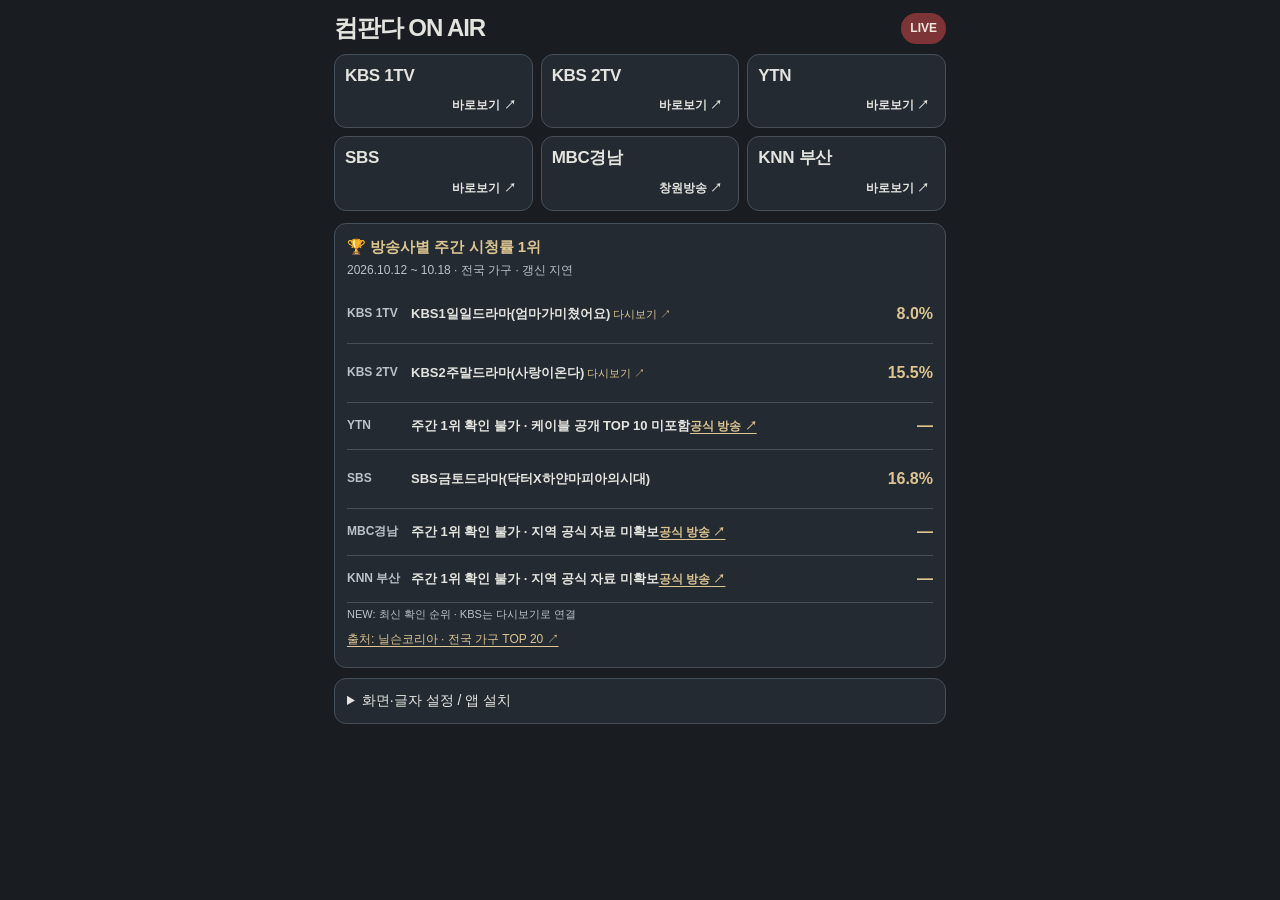
==== index.html @ 319e9a0f "Open the matching KBS ranked show's official replay instead of live onair" ====
<!doctype html>
<html lang="ko">
<head>
  <meta charset="utf-8">
  <meta name="viewport" content="width=device-width,initial-scale=1,maximum-scale=5,viewport-fit=cover">
  <meta name="theme-color" content="#0e1116">
  <meta name="apple-mobile-web-app-capable" content="yes">
  <meta name="apple-mobile-web-app-status-bar-style" content="black-translucent">
  <meta name="apple-mobile-web-app-title" content="컴판다 온에어">
  <meta name="format-detection" content="telephone=no">
  <link rel="apple-touch-icon" href="./icon-180.png">
  <link rel="manifest" href="./manifest.webmanifest">
  <title>컴판다 온에어</title>
  <style>
    :root{color-scheme:dark;--bg:#0e1116;--card:#171c24;--line:#29313d;--txt:#f5f7fa;--muted:#9da8b6;--accent:#e53935;--safe-t:env(safe-area-inset-top,0px);--safe-r:env(safe-area-inset-right,0px);--safe-b:env(safe-area-inset-bottom,0px);--safe-l:env(safe-area-inset-left,0px);--page-x:clamp(10px,3.6vw,22px);--gap:clamp(8px,2.6vw,14px);--radius:clamp(14px,4vw,20px)}
    *{box-sizing:border-box;-webkit-tap-highlight-color:transparent}
    html{background:var(--bg);text-size-adjust:100%;-webkit-text-size-adjust:100%}
    html,body{margin:0;color:var(--txt);font-family:-apple-system,BlinkMacSystemFont,"Segoe UI",Roboto,"Noto Sans KR",sans-serif}
    body{min-width:280px;min-height:100vh;min-height:100svh;min-height:100dvh;background:var(--bg);padding:var(--safe-t) var(--safe-r) var(--safe-b) var(--safe-l);overscroll-behavior-y:none}
    button,a{touch-action:manipulation}.wrap{width:100%;max-width:980px;margin:0 auto;padding:clamp(12px,3vh,22px) var(--page-x) max(18px,var(--safe-b))}
    .top{display:flex;align-items:center;justify-content:space-between;gap:10px;margin:0 0 clamp(9px,2vh,15px)}
    h1{font-size:clamp(19px,5.8vw,27px);line-height:1.15;letter-spacing:-.045em;margin:0;white-space:nowrap}.live{flex:0 0 auto;font-size:clamp(10px,2.8vw,12px);font-weight:900;padding:6px 9px;border-radius:999px;background:var(--accent)}
    .desc{color:var(--muted);font-size:clamp(12px,3.4vw,14px);line-height:1.48;margin:0 0 clamp(10px,2vh,14px)}
    .install{width:100%;min-height:48px;border:1px solid var(--line);background:#202734;color:white;border-radius:14px;padding:11px 14px;font-size:clamp(14px,4vw,16px);font-weight:800;margin-bottom:clamp(10px,2vh,15px)}
    .ios{display:none;background:#141922;border:1px solid var(--line);border-radius:14px;padding:12px 14px;color:#d8dee8;font-size:14px;line-height:1.5;margin-bottom:12px}.ios strong{color:#fff}.ios .tiny{display:block;color:var(--muted);font-size:11px;margin-top:4px}
    .grid{display:grid;grid-template-columns:repeat(2,minmax(0,1fr));gap:var(--gap)}
    .ch{display:flex;flex-direction:column;justify-content:space-between;min-width:0;min-height:clamp(94px,15vh,126px);padding:clamp(12px,3.5vw,17px);border-radius:var(--radius);background:var(--card);border:1px solid var(--line);text-decoration:none;color:var(--txt);transition:.15s transform,.15s border-color,.15s background}
    .ch:active{transform:scale(.975);background:#1b222c}.ch:focus-visible,.install:focus-visible,.lab-link:focus-visible{outline:2px solid #fff;outline-offset:2px}.name{font-size:clamp(16px,5vw,22px);font-weight:900;line-height:1.08;letter-spacing:-.035em;overflow-wrap:anywhere}.sub{font-size:clamp(10px,3vw,13px);line-height:1.3;color:var(--muted);margin-top:5px}.go{align-self:flex-end;margin-top:12px;font-size:clamp(10px,2.8vw,13px);font-weight:800;color:#fff;background:#252d39;border-radius:999px;padding:6px 8px;white-space:nowrap}
    .notice{margin-top:clamp(12px,2.5vh,17px);border-top:1px solid var(--line);padding-top:11px;color:var(--muted);font-size:clamp(10px,2.8vw,12px);line-height:1.5}.lab-link{display:flex;align-items:center;justify-content:center;gap:7px;margin-top:12px;min-height:44px;border:1px solid var(--line);background:#151b23;color:#dfe5ec;border-radius:13px;text-decoration:none;font-size:13px;font-weight:850}
    html[data-preview="1"] .install,html[data-preview="1"] .ios,html[data-preview="1"] .notice,html[data-preview="1"] .lab-link{display:none!important}html[data-preview="1"] .wrap{padding-bottom:10px}
    @media(max-width:359px){:root{--page-x:9px;--gap:7px}.wrap{padding-top:10px}h1{font-size:18px}.desc{font-size:11px;line-height:1.4}.ch{min-height:90px;padding:10px;border-radius:13px}.name{font-size:15px}.sub{font-size:9.5px}.go{margin-top:8px;padding:5px 7px}}
    @media(max-height:700px) and (orientation:portrait){.wrap{padding-top:9px;padding-bottom:12px}.top{margin-bottom:7px}.desc{line-height:1.35;margin-bottom:8px}.install{min-height:44px;margin-bottom:8px;padding:8px 12px}.ch{min-height:84px;padding-top:10px;padding-bottom:10px}.go{margin-top:7px}.notice{margin-top:9px;padding-top:8px;line-height:1.35}}
    @media(min-width:431px) and (max-width:600px){.grid{gap:12px}.ch{min-height:118px}}@media(min-width:601px){.grid{grid-template-columns:repeat(3,minmax(0,1fr));gap:14px}.wrap{padding-left:22px;padding-right:22px}.ch{min-height:138px}h1{font-size:28px}}
    @media(orientation:landscape) and (max-height:600px){.wrap{max-width:1100px;padding-top:8px;padding-bottom:8px}.top{margin-bottom:6px}h1{font-size:20px}.desc{font-size:11px;line-height:1.3;margin-bottom:6px}.install{min-height:40px;padding:7px 12px;margin-bottom:7px;font-size:13px}.grid{grid-template-columns:repeat(3,minmax(0,1fr));gap:8px}.ch{min-height:82px;padding:10px 12px;border-radius:13px}.name{font-size:16px}.sub{font-size:10px}.go{font-size:10px;margin-top:6px;padding:5px 7px}.notice{margin-top:7px;padding-top:6px;font-size:9px;line-height:1.3}}
    @media(horizontal-viewport-segments:2){.wrap{max-width:none;padding-left:max(var(--page-x),var(--safe-l));padding-right:max(var(--page-x),var(--safe-r))}.grid{grid-template-columns:repeat(3,minmax(0,1fr))}}@media(prefers-reduced-motion:reduce){*{scroll-behavior:auto!important;transition:none!important}}
    .weekly{margin:16px 0 14px;padding:15px;border:1px solid #66542e;border-radius:16px;background:linear-gradient(135deg,#272219,#171c24)}
    .weekly h2{margin:0 0 8px;font-size:clamp(14px,4vw,18px);line-height:1.4;color:#ffe0a1}.weekly-meta,.weekly-note{margin:6px 0;color:var(--muted);font-size:11px;line-height:1.5;overflow-wrap:anywhere}.weekly-note{margin-bottom:0}.weekly-source{color:#e9cb8c;text-underline-offset:3px}.weekly-winner{display:grid;grid-template-columns:auto minmax(0,1fr) auto;align-items:center;gap:9px;margin:10px 0}.weekly-channel{font-weight:850;color:#ffe0a1;font-size:13px}.weekly-program{font-size:clamp(14px,4vw,18px);line-height:1.5;overflow-wrap:anywhere}.weekly-value{font-size:clamp(21px,6vw,29px);color:#ffe0a1;font-variant-numeric:tabular-nums;white-space:nowrap}.weekly-top{border-color:#9c7b37}.weekly-badge{display:block;width:fit-content;max-width:100%;padding:4px 6px;margin-bottom:9px;border-radius:6px;background:#493c20;color:#ffe0a1;font-size:10px;font-weight:800;line-height:1.4;overflow-wrap:anywhere}
  
/* Comfortable reading and touch controls */
:root{--bg:#191d22;--card:#232a31;--panel:#232a31;--line:#46505b;--txt:#e4e4df;--muted:#bbc2c9;--accent:#7c3436;--soft:#2c353e;--gold:#dcc591;--focus:#bed5dc;--reading:1rem}
:root[data-theme="night"]{--bg:#11161b;--card:#1c242c;--panel:#1c242c;--line:#424e59;--txt:#d6dcd9;--muted:#b3bfc7;--soft:#27323c;--gold:#cbbd99;--focus:#b6cad5}
:root[data-theme="day"]{color-scheme:light;--bg:#f2efe7;--card:#faf7ef;--panel:#faf7ef;--line:#8e9694;--txt:#263331;--muted:#4c5b57;--soft:#e5e6dc;--gold:#65512d;--focus:#315c58;--accent:#88514a}
:root[data-large="true"]{--reading:1.125rem}
html{scroll-padding:16px}
body{color:var(--txt);line-height:1.6}
h1{white-space:normal;font-size:clamp(1.15rem,5.2vw,1.7rem);line-height:1.35}
a,button{-webkit-tap-highlight-color:rgba(180,200,200,.15)}
button{font-family:inherit;cursor:pointer}
a:focus-visible,button:focus-visible,summary:focus-visible{outline:3px solid var(--focus)!important;outline-offset:3px}
.comfort-tools{display:flex;flex-wrap:wrap;gap:8px;margin:0 0 14px}
.comfort-tools button{flex:1 1 130px;min-height:44px;border:1px solid var(--line);border-radius:12px;background:var(--soft);color:var(--txt);font-size:calc(var(--reading)*.875);font-weight:650;padding:9px 12px;line-height:1.4}
.comfort-tools button[aria-pressed="true"]{border-color:var(--focus)}
.desc{font-size:calc(var(--reading)*.875);line-height:1.65}
.install,.ios,.lab-link{background:var(--card);color:var(--txt);border-color:var(--line)}
.install{font-size:var(--reading);min-height:48px}
.ios{font-size:calc(var(--reading)*.875)}
.ios strong,.ios .tiny{color:var(--txt)}
.ios .tiny{font-size:calc(var(--reading)*.8125);line-height:1.6}
.grid{gap:12px}
.ch{background:var(--card);color:var(--txt);border-color:var(--line);min-height:124px;padding:16px}
.ch:active{background:var(--soft);transform:none}
.name{font-size:calc(var(--reading)*1.25);line-height:1.35;letter-spacing:-.02em}
.sub,.go{font-size:calc(var(--reading)*.8125);line-height:1.5}
.go{background:var(--soft);color:var(--txt);margin-top:12px}
.live{background:var(--accent);color:#f4e8e2;font-size:12px;font-weight:700}
.weekly{background:var(--card);border-color:var(--line);padding:16px;margin-top:20px}
.weekly h2{font-size:calc(var(--reading)*1.05);color:var(--gold);font-weight:700}
.weekly-meta,.weekly-note,.notice{font-size:calc(var(--reading)*.8125);line-height:1.7}
.weekly-source{color:var(--gold);display:inline-flex;align-items:center;min-height:44px}
.weekly-winner{grid-template-columns:minmax(0,1fr) auto;gap:4px 12px;padding:12px 0;margin:0;border-bottom:1px solid var(--line)}
.weekly-channel{grid-column:1;font-size:calc(var(--reading)*.8125);font-weight:600;color:var(--muted)}
.weekly-program{grid-column:1;grid-row:2;font-size:var(--reading)!important;line-height:1.65;font-weight:600}
.weekly-value{grid-column:2;grid-row:1 / 3;align-self:center;font-size:calc(var(--reading)*1.25);color:var(--gold);font-weight:650}
.weekly-badge{background:var(--soft);color:var(--gold);font-size:12px;font-weight:600;margin-bottom:8px}
.weekly-top{border-color:var(--line)}
.lab-link{font-size:calc(var(--reading)*.875);min-height:48px}
.topbar{background:var(--bg);flex-wrap:wrap}
.back,.external,.channel,.blocked a,.ios-open{background:var(--soft);color:var(--txt);border:1px solid var(--line);min-height:44px}
.back{width:44px;height:44px}
.external{font-size:calc(var(--reading)*.8125);line-height:1.5}
.title{font-size:calc(var(--reading)*1.0625);font-weight:700}
.status{font-size:calc(var(--reading)*.8125)}
.channels{display:grid;grid-template-columns:repeat(6,minmax(0,1fr));gap:8px;overflow:visible}
.channel{min-width:0;height:auto;min-height:44px;padding:9px 4px;font-size:calc(var(--reading)*.875);border-radius:10px;font-weight:650}
.channel.active{background:var(--soft);color:var(--txt);border:2px solid var(--focus);box-shadow:none}
.channel.active:after{display:none}
.helper,.blocked,.ios-card{background:var(--panel);color:var(--muted)}
.helper{font-size:calc(var(--reading)*.8125);line-height:1.5}
.helper b{color:var(--txt)}
.fallback{min-height:44px;font-size:13px;color:var(--focus)}
.blocked span,.blocked a,.ios-text,.ios-tip{font-size:calc(var(--reading)*.8125);line-height:1.6}
.blocked span{color:var(--muted)}
.ios-panel{background:var(--bg);overflow-y:auto}
.ios-name{color:var(--txt)}
.ios-tip{color:var(--muted)}
.app{grid-template-rows:auto auto auto auto minmax(180px,1fr);height:100%;overflow-y:auto}
.app>.comfort-tools{margin:0;padding:8px 12px;background:var(--bg)}
@media(max-width:600px){.channels{grid-template-columns:repeat(3,minmax(0,1fr))}.wrap{padding-left:14px;padding-right:14px}.blocked{position:static;border-radius:0}.frame-wrap{display:flex;flex-direction:column}.frame-wrap iframe{flex:1;min-height:180px;height:auto}.ios-panel{padding:12px}.ios-card{padding:18px 14px}}
@media(max-width:359px){.wrap{padding-left:10px;padding-right:10px}.ch{padding:12px;min-height:116px}.name{font-size:calc(var(--reading)*1.125)}.grid{gap:9px}.weekly{padding:12px}.external{white-space:normal}.titles{flex-basis:110px}}
@media(orientation:landscape) and (max-height:600px){.channels{grid-template-columns:repeat(6,minmax(0,1fr))}.channel{min-height:44px}.ch{min-height:112px}.sub,.go,.notice,.desc{font-size:calc(var(--reading)*.8125)}}
@media(prefers-reduced-motion:reduce){*,*::before,*::after{animation:none!important;transition:none!important;scroll-behavior:auto!important}}


/* Compact overview: six channels and dated rankings before optional settings. */
.wrap{max-width:640px;padding:12px 14px 16px}
.top{margin-bottom:10px}h1{font-size:clamp(18px,5vw,24px)}
.grid{grid-template-columns:repeat(3,minmax(0,1fr));gap:8px}
.ch{min-height:72px;padding:10px;border-radius:12px}
.name{font-size:calc(var(--reading)*1.0625);line-height:1.3}
.sub{display:none}.go{font-size:12px;margin-top:6px;padding:3px 6px;background:transparent}
.weekly-badge{display:none}
.weekly{margin:12px 0 10px;padding:12px;border-radius:12px}
.weekly h2{font-size:calc(var(--reading)*.9375);margin:0 0 4px}
.weekly-meta{font-size:12px;line-height:1.5;margin:4px 0 6px}
.weekly-winner{grid-template-columns:58px minmax(0,1fr) 50px;gap:6px;min-height:36px;padding:7px 0;align-items:center}
.weekly-channel{grid-column:1;grid-row:1;font-size:12px;line-height:1.4}
.weekly-program{grid-column:2;grid-row:1;font-size:calc(var(--reading)*.8125)!important;line-height:1.5}
.weekly-value{grid-column:3;grid-row:1;font-size:calc(var(--reading)*1);text-align:right}
.weekly-note{margin:2px 0 0;font-size:12px}.weekly-source{min-height:32px;font-size:12px;line-height:1.5}
.display-settings{border:1px solid var(--line);border-radius:12px;background:var(--card);margin-top:8px}
.display-settings summary{min-height:44px;padding:10px 12px;font-size:14px;cursor:pointer}
.display-settings .comfort-tools{padding:0 10px;margin-bottom:10px}
.display-settings .install{width:calc(100% - 20px);margin:0 10px 10px;font-size:14px}
.display-settings .ios{margin:0 10px 10px}
.notice,.lab-link{display:none}
@media(max-width:359px){.wrap{padding:9px 10px 12px}.top{margin-bottom:8px}.grid{gap:7px}.ch{min-height:66px;padding:8px}.name{font-size:calc(var(--reading)*1)}.weekly{padding:10px;margin-top:10px}.weekly-winner{grid-template-columns:49px minmax(0,1fr) 45px;gap:5px;padding:5px 0;min-height:34px}.weekly-channel{font-size:11px}.weekly-program{font-size:calc(var(--reading)*.8125)!important}}
:root[data-large="true"] .weekly-program{font-size:var(--reading)!important}
:root[data-large="true"] .weekly-channel{font-size:14px}
:root[data-large="true"] .ch{min-height:82px}


.weekly-program{color:var(--txt);text-decoration:none}
a.weekly-program{display:block;min-height:44px;align-content:center}
a.weekly-program:hover{text-decoration:underline;text-underline-offset:3px}
.new-badge{display:inline-block;vertical-align:middle;margin-right:5px;padding:1px 4px;border-radius:4px;background:var(--soft);color:var(--gold);border:1px solid var(--line);font-size:9px;font-weight:650;line-height:1.4}
.weekly-note::before{content:'NEW: 최신 확인 순위 · KBS는 다시보기로 연결';display:block;color:var(--muted);font-size:11px}
@media(max-width:600px){.weekly-winner{padding:2px 0}.weekly-source{min-height:28px}}
.replay-hint{display:inline;color:var(--gold);font-size:11px;white-space:nowrap;font-weight:500}
</style>
<script>
(() => {
  const root=document.documentElement, themes=['soft','night','day'];
  let theme='soft', large=false;
  try { const saved=JSON.parse(localStorage.getItem('companda-display')||'{}'); if(themes.includes(saved.theme))theme=saved.theme; large=saved.large===true; } catch {}
  function apply(){
    root.dataset.theme=theme;root.dataset.large=String(large);
    document.querySelector('meta[name="theme-color"]')?.setAttribute('content',{soft:'#191d22',night:'#11161b',day:'#f2efe7'}[theme]);
    const mode=document.getElementById('comfortTheme'), size=document.getElementById('comfortSize');
    if(mode)mode.textContent='화면 · '+{soft:'편안한 회색',night:'야간',day:'밝은 낮'}[theme];
    if(size){size.textContent=large?'글자 · 크게':'글자 · 기본';size.setAttribute('aria-pressed',String(large));}
  }
  function save(){try{localStorage.setItem('companda-display',JSON.stringify({theme,large}))}catch{}apply()}
  apply();
  document.addEventListener('DOMContentLoaded',()=>{
    apply();
    document.getElementById('comfortTheme')?.addEventListener('click',()=>{theme=themes[(themes.indexOf(theme)+1)%themes.length];save()});
    document.getElementById('comfortSize')?.addEventListener('click',()=>{large=!large;save()});
  });
})();
</script>
</head>
<body>
  <main class="wrap">
    <div class="top"><h1>컴판다 ON AIR</h1><span class="live">LIVE</span></div>

    <section class="grid" aria-label="방송사 온에어">
      <a class="ch" data-channel="kbs1" data-official="https://onair.kbs.co.kr/index.html?sname=onair&stype=live&ch_code=11&ch_type=globalList" data-viewer="./viewer.html?ch=kbs1" href="https://onair.kbs.co.kr/index.html?sname=onair&stype=live&ch_code=11&ch_type=globalList" target="_blank" rel="noopener"><div><div class="name">KBS 1TV</div><div class="sub">KBS 공식 ON AIR</div></div><span class="go">바로보기 ↗</span></a>
      <a class="ch" data-channel="kbs2" data-official="https://onair.kbs.co.kr/index.html?sname=onair&stype=live&ch_code=12&ch_type=globalList" data-viewer="./viewer.html?ch=kbs2" href="https://onair.kbs.co.kr/index.html?sname=onair&stype=live&ch_code=12&ch_type=globalList" target="_blank" rel="noopener"><div><div class="name">KBS 2TV</div><div class="sub">KBS 공식 ON AIR</div></div><span class="go">바로보기 ↗</span></a>
      <a class="ch" data-channel="ytn" data-direct="1" data-official="https://www.ytn.co.kr/_hd/hd_main.html" data-viewer="./viewer.html?ch=ytn" href="https://www.ytn.co.kr/_hd/hd_main.html" target="_blank" rel="noopener"><div><div class="name">YTN</div><div class="sub">24시간 뉴스 공식 생방송</div></div><span class="go">바로보기 ↗</span></a>
      <a class="ch" data-channel="sbs" data-official="https://www.sbs.co.kr/ko/live" data-viewer="./viewer.html?ch=sbs" href="https://www.sbs.co.kr/ko/live" target="_blank" rel="noopener"><div><div class="name">SBS</div><div class="sub">SBS 공식 라이브</div></div><span class="go">바로보기 ↗</span></a>
      <a class="ch" data-channel="mbcgn" data-direct="1" data-official="https://mbcgn.kr/" data-viewer="./viewer.html?ch=mbcgn" href="https://mbcgn.kr/" target="_blank" rel="noopener"><div><div class="name">MBC경남</div><div class="sub">창원 · 공식 홈페이지</div></div><span class="go">창원방송 ↗</span></a>
      <a class="ch" data-channel="knn" data-direct="1" data-official="https://www.knn.co.kr/onair/?channel=tv" data-viewer="./viewer.html?ch=knn" href="https://www.knn.co.kr/onair/?channel=tv" target="_blank" rel="noopener"><div><div class="name">KNN 부산</div><div class="sub">부산·경남 공식 온에어</div></div><span class="go">바로보기 ↗</span></a>
    </section>

    <section id="weeklyRanking" class="weekly" aria-labelledby="weeklyTitle" aria-busy="true">
      <h2 id="weeklyTitle">🏆 방송사별 주간 시청률 1위</h2>
      <p id="weeklyStatus" class="weekly-meta" role="status">공식 주간 시청률 확인 중…</p>
      <div id="weeklyWinners"></div>
      <p class="weekly-note"><a class="weekly-source" href="https://www.nielsenkorea.co.kr/tv_terrestrial_day.asp?sub_menu=1_2&amp;area=00" target="_blank" rel="noopener">출처: 닐슨코리아 · 전국 가구 TOP 20 ↗</a></p>
      <noscript><p class="weekly-meta">위 공식 주간 순위 링크에서 시청률을 확인하세요.</p></noscript>
    </section>

    <details class="display-settings"><summary>화면·글자 설정 / 앱 설치</summary><div class="comfort-tools" role="group" aria-label="화면과 글자 설정"><button id="comfortTheme" type="button" aria-label="화면 색상 변경: 편안한 회색, 야간, 밝은 낮">화면 · 편안한 회색</button><button id="comfortSize" type="button" aria-pressed="false">글자 · 기본</button></div>    <button id="installBtn" class="install" type="button">📲 홈 화면에 설치</button>
    <div id="iosGuide" class="ios"><strong>아이폰 최적화 모드</strong><br>채널을 누르면 방송사 공식 온에어가 Safari 새 화면으로 바로 열립니다.<span class="tiny">컴판다 ON AIR 앱은 종료되지 않으므로 뒤로 다시 실행할 필요가 없습니다.</span></div>
</details>
    <div class="notice">※ 아이폰은 방송사 보안정책상 앱 내부 표시가 제한될 수 있어 공식 Safari 화면을 우선 사용합니다. 갤럭시·PC에서는 컴판다 채널 전환 화면을 사용할 수 있습니다.</div>
    <a class="lab-link" href="./devices.html">📱 기종별 화면 테스트 · Device Lab</a>
  </main>
<script>
const params=new URLSearchParams(location.search);if(params.get('preview')==='1')document.documentElement.dataset.preview='1';
let deferredPrompt=null;const installBtn=document.getElementById('installBtn');const iosGuide=document.getElementById('iosGuide');const ua=navigator.userAgent||'';const isIOS=/iphone|ipad|ipod/i.test(ua)||(navigator.platform==='MacIntel'&&navigator.maxTouchPoints>1);const isSamsung=/SamsungBrowser|SM-/i.test(ua);const isStandalone=window.matchMedia('(display-mode: standalone)').matches||window.navigator.standalone===true;
function applyViewportClass(){const w=Math.round(window.visualViewport?.width||window.innerWidth);const h=Math.round(window.visualViewport?.height||window.innerHeight);const root=document.documentElement;root.dataset.viewport=w<=360?'compact':w<=430?'standard':w<=600?'large-phone':'fold-open';root.dataset.orientation=w>h?'landscape':'portrait'}applyViewportClass();window.addEventListener('resize',applyViewportClass,{passive:true});window.visualViewport?.addEventListener('resize',applyViewportClass,{passive:true});
if(isIOS&&params.get('preview')!=='1')iosGuide.style.display='block';
document.querySelectorAll('.ch').forEach(a=>{if(!isIOS&&a.dataset.direct!=='1'){a.href=a.dataset.viewer;a.removeAttribute('target')}a.addEventListener('click',()=>{try{localStorage.setItem('companda-last-channel',a.dataset.channel)}catch(e){}})});
if(isStandalone||params.get('preview')==='1')installBtn.style.display='none';
if(isIOS&&!isStandalone&&params.get('preview')!=='1'){installBtn.textContent='🍎 아이폰 홈 화면에 추가';installBtn.addEventListener('click',()=>iosGuide.scrollIntoView({behavior:'smooth',block:'center'}))}else if(params.get('preview')!=='1'){window.addEventListener('beforeinstallprompt',e=>{e.preventDefault();deferredPrompt=e;installBtn.style.display='block'});installBtn.addEventListener('click',async()=>{if(deferredPrompt){deferredPrompt.prompt();await deferredPrompt.userChoice;deferredPrompt=null}else if(isSamsung)alert('Samsung Internet 메뉴(≡)에서 “현재 페이지 추가 → 홈 화면” 또는 “앱 설치”를 선택하세요.');else alert('Chrome 메뉴에서 “홈 화면에 추가” 또는 “앱 설치”를 선택하세요.')})}
if('serviceWorker'in navigator&&params.get('preview')!=='1')window.addEventListener('load',()=>navigator.serviceWorker.register('./sw.js').catch(()=>{}));
</script>
<script src="./weekly-ratings.js?v=11" defer></script>
</body>
</html>
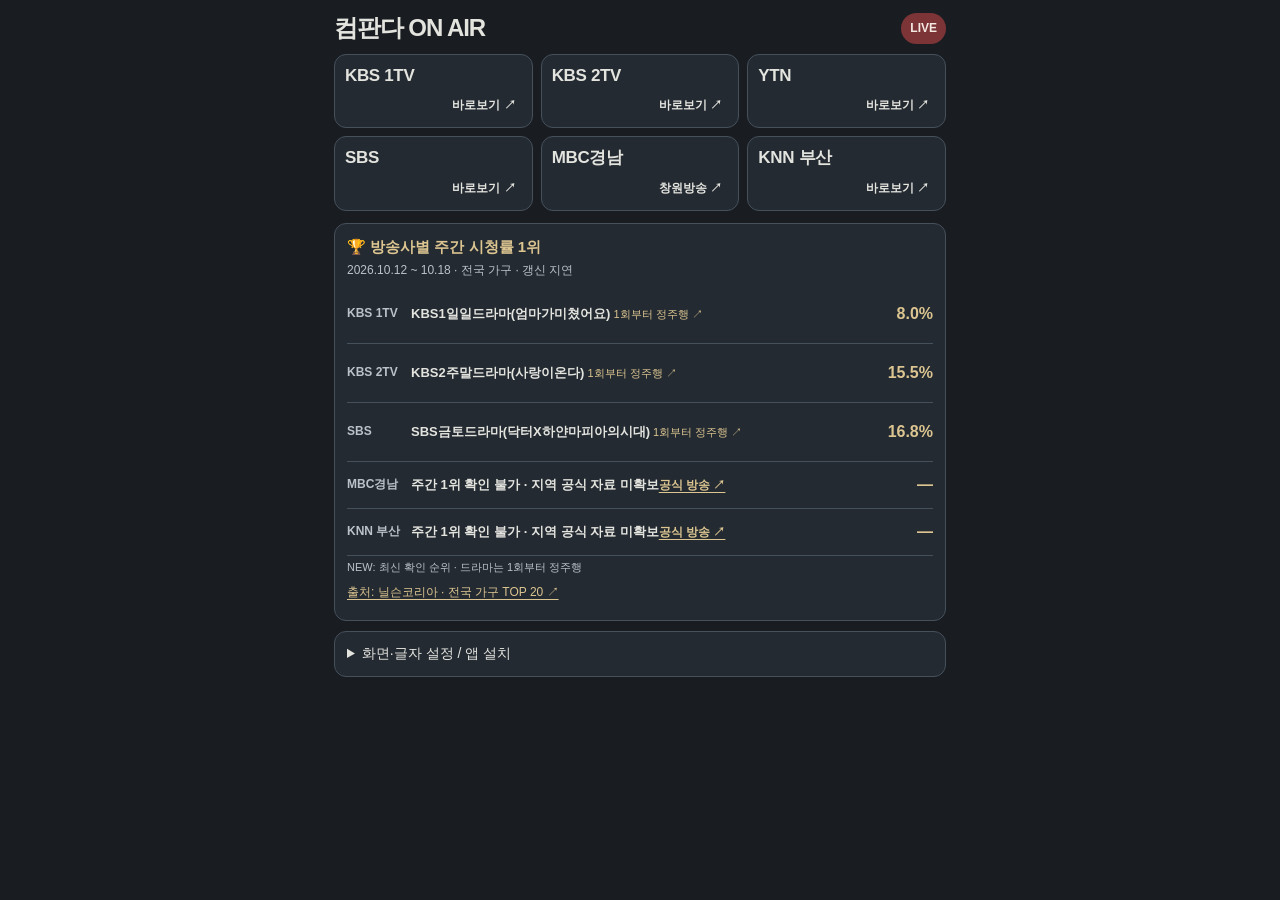
==== commit a587994d: "Clarify all drama ranking links start at episode 1" ====
--- a/index.html
+++ b/index.html
@@ -133,7 +133,7 @@
 a.weekly-program{display:block;min-height:44px;align-content:center}
 a.weekly-program:hover{text-decoration:underline;text-underline-offset:3px}
 .new-badge{display:inline-block;vertical-align:middle;margin-right:5px;padding:1px 4px;border-radius:4px;background:var(--soft);color:var(--gold);border:1px solid var(--line);font-size:9px;font-weight:650;line-height:1.4}
-.weekly-note::before{content:'NEW: 최신 확인 순위 · KBS는 다시보기로 연결';display:block;color:var(--muted);font-size:11px}
+.weekly-note::before{content:'NEW: 최신 확인 순위 · 드라마는 1회부터 정주행';display:block;color:var(--muted);font-size:11px}
 @media(max-width:600px){.weekly-winner{padding:2px 0}.weekly-source{min-height:28px}}
 .replay-hint{display:inline;color:var(--gold);font-size:11px;white-space:nowrap;font-weight:500}
 </style>
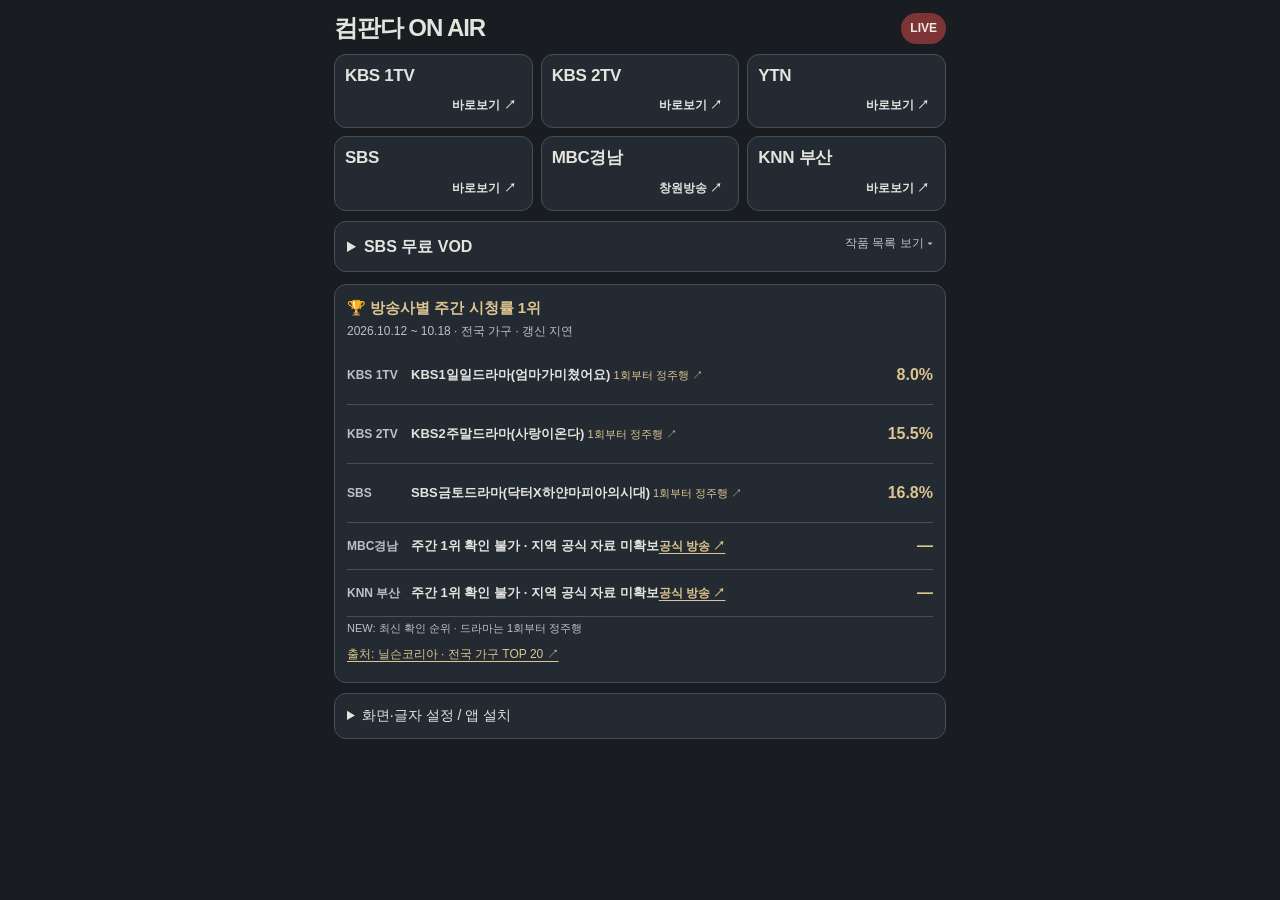
==== commit d37b6d5d: "Add expandable SBS free VOD catalogue with search, genres and official replay links" ====
--- a/index.html
+++ b/index.html
@@ -136,6 +136,18 @@
 .weekly-note::before{content:'NEW: 최신 확인 순위 · 드라마는 1회부터 정주행';display:block;color:var(--muted);font-size:11px}
 @media(max-width:600px){.weekly-winner{padding:2px 0}.weekly-source{min-height:28px}}
 .replay-hint{display:inline;color:var(--gold);font-size:11px;white-space:nowrap;font-weight:500}
+
+.sbs-vod{margin:10px 0;border:1px solid var(--line);border-radius:12px;background:var(--card)}
+.sbs-vod summary{min-height:48px;padding:12px;font-size:var(--reading);font-weight:650;cursor:pointer}
+.sbs-vod summary>span{float:right;font-size:12px;color:var(--muted);font-weight:500}
+.sbs-vod-body{padding:0 12px 12px}.sbs-vod-note{font-size:12px;color:var(--muted);line-height:1.65;margin:6px 0 10px}
+.sbs-vod-filters{display:flex;gap:8px;flex-wrap:wrap}.sbs-vod-filters label{flex:1;min-width:100px;font-size:13px;color:var(--muted)}
+.sbs-vod-filters input,.sbs-vod-filters select{display:block;width:100%;min-height:44px;margin-top:4px;border:1px solid var(--line);border-radius:9px;background:var(--bg);color:var(--txt);font:inherit;font-size:16px;padding:8px;box-sizing:border-box}
+.sbs-vod-list{max-height: min(50svh,420px);overflow-y:auto;overscroll-behavior:contain}
+.sbs-vod-item{display:flex;justify-content:space-between;align-items:center;gap:10px;min-height:48px;padding:10px 2px;border-bottom:1px solid var(--line);text-decoration:none;color:var(--txt);font-size:calc(var(--reading)*.875);line-height:1.6}
+.sbs-vod-item[hidden]{display:none}.sbs-vod-label{flex:0 0 auto;font-size:11px;color:var(--gold)}
+.sbs-vod-all{display:flex;align-items:center;min-height:44px;color:var(--gold);font-size:13px}
+
 </style>
 <script>
 (() => {
@@ -172,6 +184,48 @@
       <a class="ch" data-channel="knn" data-direct="1" data-official="https://www.knn.co.kr/onair/?channel=tv" data-viewer="./viewer.html?ch=knn" href="https://www.knn.co.kr/onair/?channel=tv" target="_blank" rel="noopener"><div><div class="name">KNN 부산</div><div class="sub">부산·경남 공식 온에어</div></div><span class="go">바로보기 ↗</span></a>
     </section>
 
+
+    <details class="sbs-vod" id="sbsFreeVod">
+      <summary>SBS 무료 VOD <span>작품 목록 보기 ▾</span></summary>
+      <div class="sbs-vod-body">
+        <p class="sbs-vod-note">SBS 공식 무료 목록에서 확인한 30개 작품 · 2026.10.26<br>작품 선택 → 공식 회차 목록. 무료 회차·로그인 여부는 SBS 안내를 확인하세요.</p>
+        <div class="sbs-vod-filters"><label>작품 검색<input id="sbsVodSearch" type="search" placeholder="제목 입력" autocomplete="off"></label><label>장르<select id="sbsVodGenre"><option value="all">전체</option><option value="drama">드라마</option><option value="enter">예능</option></select></label></div>
+        <p id="sbsVodCount" class="sbs-vod-note" role="status">30개 작품</p>
+        <div class="sbs-vod-list" role="region" aria-label="SBS 무료 VOD 작품" tabindex="0"><a class="sbs-vod-item" href="http://programs.sbs.co.kr/drama/drromantic3/vods/76448?order=old&amp;div=tv_drama_top" target="_blank" rel="noopener" data-genre="drama" data-title="낭만닥터 김사부 3"><span>낭만닥터 김사부 3</span><span class="sbs-vod-label">무료 목록 ↗</span></a>
+<a class="sbs-vod-item" href="http://programs.sbs.co.kr/drama/sunpung/vods/57054?order=old&amp;div=tv_drama_top" target="_blank" rel="noopener" data-genre="drama" data-title="순풍산부인과"><span>순풍산부인과</span><span class="sbs-vod-label">무료 목록 ↗</span></a>
+<a class="sbs-vod-item" href="http://programs.sbs.co.kr/drama/period/vods/51118?order=old&amp;div=tv_drama_top" target="_blank" rel="noopener" data-genre="drama" data-title="야인시대"><span>야인시대</span><span class="sbs-vod-label">무료 목록 ↗</span></a>
+<a class="sbs-vod-item" href="http://programs.sbs.co.kr/drama/nonstop/vods/53915?order=old&amp;div=tv_drama_top" target="_blank" rel="noopener" data-genre="drama" data-title="웬만해선 그들을 막을 수 없다"><span>웬만해선 그들을 막을 수 없다</span><span class="sbs-vod-label">무료 목록 ↗</span></a>
+<a class="sbs-vod-item" href="http://programs.sbs.co.kr/drama/giant/vods/55971?order=old&amp;div=tv_drama_top" target="_blank" rel="noopener" data-genre="drama" data-title="자이언트"><span>자이언트</span><span class="sbs-vod-label">무료 목록 ↗</span></a>
+<a class="sbs-vod-item" href="http://programs.sbs.co.kr/drama/sisterisalive/vods/51798?order=old&amp;div=tv_drama_top" target="_blank" rel="noopener" data-genre="drama" data-title="언니는 살아있다"><span>언니는 살아있다</span><span class="sbs-vod-label">무료 목록 ↗</span></a>
+<a class="sbs-vod-item" href="http://programs.sbs.co.kr/drama/sweetheart/vods/52546?order=old&amp;div=tv_drama_top" target="_blank" rel="noopener" data-genre="drama" data-title="애인있어요"><span>애인있어요</span><span class="sbs-vod-label">무료 목록 ↗</span></a>
+<a class="sbs-vod-item" href="http://programs.sbs.co.kr/drama/right/vods/53858?order=old&amp;div=tv_drama_top" target="_blank" rel="noopener" data-genre="drama" data-title="똑바로 살아라"><span>똑바로 살아라</span><span class="sbs-vod-label">무료 목록 ↗</span></a>
+<a class="sbs-vod-item" href="http://programs.sbs.co.kr/drama/drromantic2/vods/63015?order=old&amp;div=tv_drama_top" target="_blank" rel="noopener" data-genre="drama" data-title="낭만닥터 김사부 2"><span>낭만닥터 김사부 2</span><span class="sbs-vod-label">무료 목록 ↗</span></a>
+<a class="sbs-vod-item" href="http://programs.sbs.co.kr/drama/doctorromantic/vods/51938?order=old&amp;div=tv_drama_top" target="_blank" rel="noopener" data-genre="drama" data-title="낭만닥터 김사부"><span>낭만닥터 김사부</span><span class="sbs-vod-label">무료 목록 ↗</span></a>
+<a class="sbs-vod-item" href="http://programs.sbs.co.kr/drama/wyws/vods/50566?order=old&amp;div=tv_drama_top" target="_blank" rel="noopener" data-genre="drama" data-title="당신이 잠든 사이에"><span>당신이 잠든 사이에</span><span class="sbs-vod-label">무료 목록 ↗</span></a>
+<a class="sbs-vod-item" href="https://programs.sbs.co.kr/drama/thefirstresponders/vods/75141?order=old&amp;div=tv_drama_top" target="_blank" rel="noopener" data-genre="drama" data-title="소방서 옆 경찰서"><span>소방서 옆 경찰서</span><span class="sbs-vod-label">무료 목록 ↗</span></a>
+<a class="sbs-vod-item" href="http://programs.sbs.co.kr/drama/women/vods/53875?order=old&amp;div=tv_drama_top" target="_blank" rel="noopener" data-genre="drama" data-title="여인천하"><span>여인천하</span><span class="sbs-vod-label">무료 목록 ↗</span></a>
+<a class="sbs-vod-item" href="http://programs.sbs.co.kr/drama/6dragons/vods/53124?order=old&amp;div=tv_drama_top" target="_blank" rel="noopener" data-genre="drama" data-title="육룡이 나르샤"><span>육룡이 나르샤</span><span class="sbs-vod-label">무료 목록 ↗</span></a>
+<a class="sbs-vod-item" href="https://programs.sbs.co.kr/drama/thejudgefromhell/vods/83958?order=old&amp;div=tv_drama_top" target="_blank" rel="noopener" data-genre="drama" data-title="지옥에서 온 판사"><span>지옥에서 온 판사</span><span class="sbs-vod-label">무료 목록 ↗</span></a>
+<a class="sbs-vod-item" href="http://programs.sbs.co.kr/drama/businessproposal/vods/70867?order=old&amp;div=tv_drama_top" target="_blank" rel="noopener" data-genre="drama" data-title="사내맞선"><span>사내맞선</span><span class="sbs-vod-label">무료 목록 ↗</span></a>
+<a class="sbs-vod-item" href="http://programs.sbs.co.kr/drama/thefirstresponders2/vods/77169?order=old&amp;div=tv_drama_top" target="_blank" rel="noopener" data-genre="drama" data-title="소방서 옆 경찰서 그리고 국과수"><span>소방서 옆 경찰서 그리고 국과수</span><span class="sbs-vod-label">무료 목록 ↗</span></a>
+<a class="sbs-vod-item" href="https://programs.sbs.co.kr/drama/flexxcop/vods/81375?order=old&amp;div=tv_drama_top" target="_blank" rel="noopener" data-genre="drama" data-title="재벌X형사"><span>재벌X형사</span><span class="sbs-vod-label">무료 목록 ↗</span></a>
+<a class="sbs-vod-item" href="http://programs.sbs.co.kr/enter/runningman/vods/55286?order=old&amp;div=tv_enter_top" target="_blank" rel="noopener" data-genre="enter" data-title="런닝맨"><span>런닝맨</span><span class="sbs-vod-label">부분무료 ↗</span></a>
+<a class="sbs-vod-item" href="https://programs.sbs.co.kr/enter/kickagoal/vods/68129?order=old&amp;div=tv_enter_top" target="_blank" rel="noopener" data-genre="enter" data-title="골 때리는 그녀들"><span>골 때리는 그녀들</span><span class="sbs-vod-label">부분무료 ↗</span></a>
+<a class="sbs-vod-item" href="http://programs.sbs.co.kr/enter/woori/vods/52018?order=old&amp;div=tv_enter_top" target="_blank" rel="noopener" data-genre="enter" data-title="미운 우리 새끼"><span>미운 우리 새끼</span><span class="sbs-vod-label">부분무료 ↗</span></a>
+<a class="sbs-vod-item" href="http://programs.sbs.co.kr/enter/gayo/vods/54767?order=old&amp;div=tv_enter_top" target="_blank" rel="noopener" data-genre="enter" data-title="SBS 인기가요"><span>SBS 인기가요</span><span class="sbs-vod-label">부분무료 ↗</span></a>
+<a class="sbs-vod-item" href="http://programs.sbs.co.kr/enter/dongsang2/vods/52006?order=old&amp;div=tv_enter_top" target="_blank" rel="noopener" data-genre="enter" data-title="동상이몽2_너는 내 운명"><span>동상이몽2_너는 내 운명</span><span class="sbs-vod-label">부분무료 ↗</span></a>
+<a class="sbs-vod-item" href="https://programs.sbs.co.kr/enter/teum/vods/82255?order=old&amp;div=tv_enter_top" target="_blank" rel="noopener" data-genre="enter" data-title="틈만나면,"><span>틈만나면,</span><span class="sbs-vod-label">부분무료 ↗</span></a>
+<a class="sbs-vod-item" href="http://programs.sbs.co.kr/enter/jungle/vods/50479?order=old&amp;div=tv_enter_top" target="_blank" rel="noopener" data-genre="enter" data-title="김병만의 정글의 법칙"><span>김병만의 정글의 법칙</span><span class="sbs-vod-label">무료 목록 ↗</span></a>
+<a class="sbs-vod-item" href="https://programs.sbs.co.kr/enter/theballad/vods/85663?order=old&amp;div=tv_enter_top" target="_blank" rel="noopener" data-genre="enter" data-title="우리들의 발라드"><span>우리들의 발라드</span><span class="sbs-vod-label">부분무료 ↗</span></a>
+<a class="sbs-vod-item" href="http://programs.sbs.co.kr/enter/starbubu/vods/54605?order=old&amp;div=tv_enter_top" target="_blank" rel="noopener" data-genre="enter" data-title="백년손님"><span>백년손님</span><span class="sbs-vod-label">무료 목록 ↗</span></a>
+<a class="sbs-vod-item" href="http://programs.sbs.co.kr/enter/youngfire/vods/53750?order=old&amp;div=tv_enter_top" target="_blank" rel="noopener" data-genre="enter" data-title="불타는 청춘"><span>불타는 청춘</span><span class="sbs-vod-label">무료 목록 ↗</span></a>
+<a class="sbs-vod-item" href="http://programs.sbs.co.kr/enter/fantastic2/vods/52077?order=old&amp;div=tv_enter_top" target="_blank" rel="noopener" data-genre="enter" data-title="판타스틱 듀오 2"><span>판타스틱 듀오 2</span><span class="sbs-vod-label">무료 목록 ↗</span></a>
+<a class="sbs-vod-item" href="http://programs.sbs.co.kr/enter/roommate/vods/53719?order=old&amp;div=tv_enter_top" target="_blank" rel="noopener" data-genre="enter" data-title="룸메이트"><span>룸메이트</span><span class="sbs-vod-label">무료 목록 ↗</span></a></div>
+        <p id="sbsVodEmpty" class="sbs-vod-note" hidden>검색 결과가 없습니다.</p>
+        <a class="sbs-vod-all" href="https://www.sbs.co.kr/tv/free?category=drama" target="_blank" rel="noopener">SBS 공식 전체 무료 목록 ↗</a>
+      </div>
+    </details>
+
     <section id="weeklyRanking" class="weekly" aria-labelledby="weeklyTitle" aria-busy="true">
       <h2 id="weeklyTitle">🏆 방송사별 주간 시청률 1위</h2>
       <p id="weeklyStatus" class="weekly-meta" role="status">공식 주간 시청률 확인 중…</p>
@@ -197,6 +251,22 @@
 if('serviceWorker'in navigator&&params.get('preview')!=='1')window.addEventListener('load',()=>navigator.serviceWorker.register('./sw.js').catch(()=>{}));
 </script>
 <script src="./weekly-ratings.js?v=11" defer></script>
+
+<script>
+(() => {
+  const search=document.getElementById('sbsVodSearch'), genre=document.getElementById('sbsVodGenre');
+  const items=[...document.querySelectorAll('.sbs-vod-item')];
+  const normalize=s=>s.replace(/\s+/g,'').toLocaleLowerCase('ko');
+  function filter(){
+    const q=normalize(search.value); let count=0;
+    items.forEach(a=>{const show=(genre.value==='all'||a.dataset.genre===genre.value)&&normalize(a.dataset.title).includes(q);a.hidden=!show;if(show)count++});
+    document.getElementById('sbsVodCount').textContent=count+'개 작품';
+    document.getElementById('sbsVodEmpty').hidden=count!==0;
+  }
+  search.addEventListener('input',filter);genre.addEventListener('change',filter);
+})();
+</script>
+
 </body>
 </html>
 
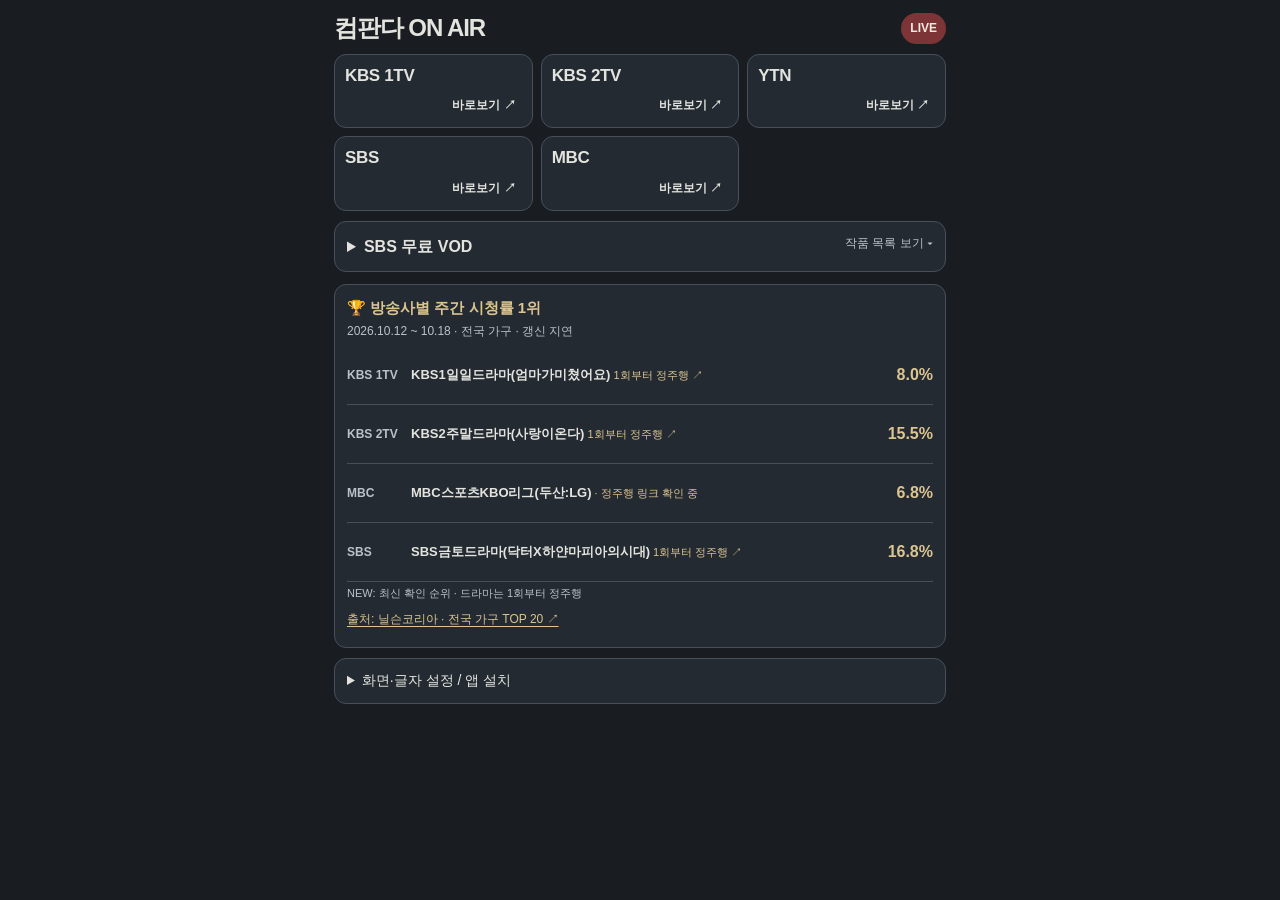
==== commit 7f986fd9: "Replace regional MBC and KNN with nationwide MBC in live channels and weekly rankings" ====
--- a/index.html
+++ b/index.html
@@ -180,8 +180,7 @@
       <a class="ch" data-channel="kbs2" data-official="https://onair.kbs.co.kr/index.html?sname=onair&stype=live&ch_code=12&ch_type=globalList" data-viewer="./viewer.html?ch=kbs2" href="https://onair.kbs.co.kr/index.html?sname=onair&stype=live&ch_code=12&ch_type=globalList" target="_blank" rel="noopener"><div><div class="name">KBS 2TV</div><div class="sub">KBS 공식 ON AIR</div></div><span class="go">바로보기 ↗</span></a>
       <a class="ch" data-channel="ytn" data-direct="1" data-official="https://www.ytn.co.kr/_hd/hd_main.html" data-viewer="./viewer.html?ch=ytn" href="https://www.ytn.co.kr/_hd/hd_main.html" target="_blank" rel="noopener"><div><div class="name">YTN</div><div class="sub">24시간 뉴스 공식 생방송</div></div><span class="go">바로보기 ↗</span></a>
       <a class="ch" data-channel="sbs" data-official="https://www.sbs.co.kr/ko/live" data-viewer="./viewer.html?ch=sbs" href="https://www.sbs.co.kr/ko/live" target="_blank" rel="noopener"><div><div class="name">SBS</div><div class="sub">SBS 공식 라이브</div></div><span class="go">바로보기 ↗</span></a>
-      <a class="ch" data-channel="mbcgn" data-direct="1" data-official="https://mbcgn.kr/" data-viewer="./viewer.html?ch=mbcgn" href="https://mbcgn.kr/" target="_blank" rel="noopener"><div><div class="name">MBC경남</div><div class="sub">창원 · 공식 홈페이지</div></div><span class="go">창원방송 ↗</span></a>
-      <a class="ch" data-channel="knn" data-direct="1" data-official="https://www.knn.co.kr/onair/?channel=tv" data-viewer="./viewer.html?ch=knn" href="https://www.knn.co.kr/onair/?channel=tv" target="_blank" rel="noopener"><div><div class="name">KNN 부산</div><div class="sub">부산·경남 공식 온에어</div></div><span class="go">바로보기 ↗</span></a>
+      <a class="ch" data-channel="mbc" data-direct="1" data-official="https://onair.imbc.com/" data-viewer="./viewer.html?ch=mbc" href="https://onair.imbc.com/" target="_blank" rel="noopener"><div><div class="name">MBC</div><div class="sub">전국 MBC 공식 온에어</div></div><span class="go">바로보기 ↗</span></a>
     </section>
 
 
@@ -250,7 +249,7 @@
 if(isIOS&&!isStandalone&&params.get('preview')!=='1'){installBtn.textContent='🍎 아이폰 홈 화면에 추가';installBtn.addEventListener('click',()=>iosGuide.scrollIntoView({behavior:'smooth',block:'center'}))}else if(params.get('preview')!=='1'){window.addEventListener('beforeinstallprompt',e=>{e.preventDefault();deferredPrompt=e;installBtn.style.display='block'});installBtn.addEventListener('click',async()=>{if(deferredPrompt){deferredPrompt.prompt();await deferredPrompt.userChoice;deferredPrompt=null}else if(isSamsung)alert('Samsung Internet 메뉴(≡)에서 “현재 페이지 추가 → 홈 화면” 또는 “앱 설치”를 선택하세요.');else alert('Chrome 메뉴에서 “홈 화면에 추가” 또는 “앱 설치”를 선택하세요.')})}
 if('serviceWorker'in navigator&&params.get('preview')!=='1')window.addEventListener('load',()=>navigator.serviceWorker.register('./sw.js').catch(()=>{}));
 </script>
-<script src="./weekly-ratings.js?v=11" defer></script>
+<script src="./weekly-ratings.js?v=13" defer></script>
 
 <script>
 (() => {
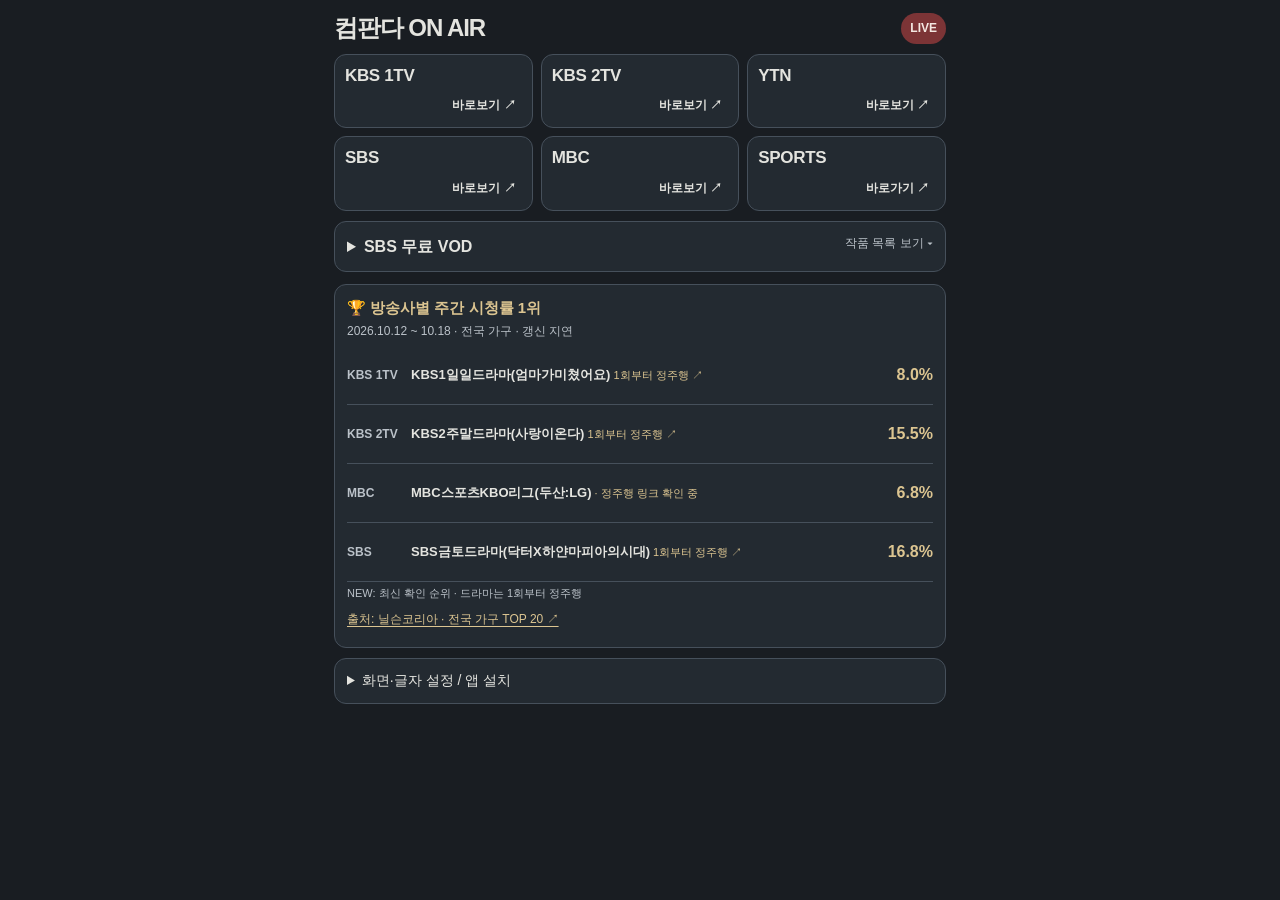
==== commit 1b8f87d4: "Add SPORTS shortcut to the top channel grid" ====
--- a/index.html
+++ b/index.html
@@ -181,6 +181,7 @@
       <a class="ch" data-channel="ytn" data-direct="1" data-official="https://www.ytn.co.kr/_hd/hd_main.html" data-viewer="./viewer.html?ch=ytn" href="https://www.ytn.co.kr/_hd/hd_main.html" target="_blank" rel="noopener"><div><div class="name">YTN</div><div class="sub">24시간 뉴스 공식 생방송</div></div><span class="go">바로보기 ↗</span></a>
       <a class="ch" data-channel="sbs" data-official="https://www.sbs.co.kr/ko/live" data-viewer="./viewer.html?ch=sbs" href="https://www.sbs.co.kr/ko/live" target="_blank" rel="noopener"><div><div class="name">SBS</div><div class="sub">SBS 공식 라이브</div></div><span class="go">바로보기 ↗</span></a>
       <a class="ch" data-channel="mbc" data-direct="1" data-official="https://onair.imbc.com/" data-viewer="./viewer.html?ch=mbc" href="https://onair.imbc.com/" target="_blank" rel="noopener"><div><div class="name">MBC</div><div class="sub">전국 MBC 공식 온에어</div></div><span class="go">바로보기 ↗</span></a>
+      <a class="ch sports-link" data-channel="sports" data-direct="1" data-official="https://onairtv.kr/sports/" href="https://onairtv.kr/sports/" target="_blank" rel="noopener" aria-label="SPORTS 스포츠 페이지 열기"><div><div class="name">SPORTS</div><div class="sub">스포츠 방송</div></div><span class="go">바로가기 ↗</span></a>
     </section>
 
 
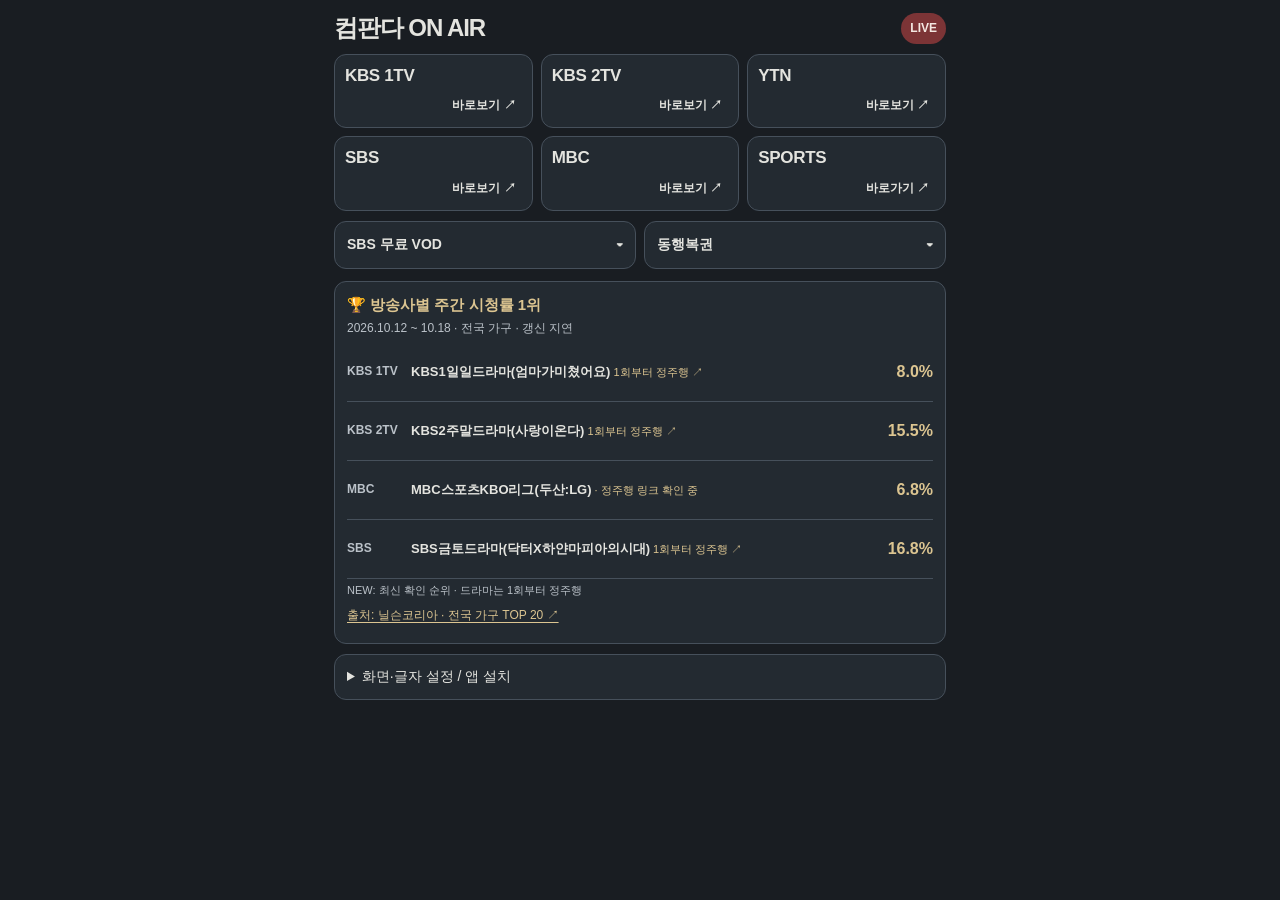
==== commit 66b6dbba: "Add expandable lottery banner beside SBS free VOD" ====
--- a/index.html
+++ b/index.html
@@ -148,6 +148,19 @@
 .sbs-vod-item[hidden]{display:none}.sbs-vod-label{flex:0 0 auto;font-size:11px;color:var(--gold)}
 .sbs-vod-all{display:flex;align-items:center;min-height:44px;color:var(--gold);font-size:13px}
 
+
+.content-banners{display:grid;grid-template-columns:repeat(2,minmax(0,1fr));gap:8px;margin:10px 0}
+.content-banners button{display:flex;align-items:center;justify-content:space-between;gap:6px;min-height:48px;padding:11px 12px;background:var(--card);border:1px solid var(--line);border-radius:12px;color:var(--txt);font:inherit;font-size:calc(var(--reading)*.875);font-weight:650;line-height:1.5;cursor:pointer;text-align:left}
+.content-banners button[aria-expanded="true"]{border-color:var(--focus);background:var(--soft)}
+.content-banners button[aria-expanded="true"]>span{transform:rotate(180deg)}
+.banner-panel[hidden]{display:none!important}
+.sbs-vod.banner-panel{padding-top:6px}
+.lotto-panel{background:var(--card);border:1px solid var(--line);border-radius:12px;padding:12px;margin:0 0 10px}
+.lotto-panel-head{display:flex;align-items:center;justify-content:space-between;gap:10px;flex-wrap:wrap}
+.lotto-panel-head strong{font-size:var(--reading);font-weight:650}
+.lotto-panel-head a{display:inline-flex;align-items:center;min-height:44px;color:var(--gold);font-size:13px}
+#lottoFrame{display:block;width:100%;height:65svh;min-height:280px;max-height:680px;border:1px solid var(--line);border-radius:8px;background:var(--bg)}
+
 </style>
 <script>
 (() => {
@@ -185,8 +198,12 @@
     </section>
 
 
-    <details class="sbs-vod" id="sbsFreeVod">
-      <summary>SBS 무료 VOD <span>작품 목록 보기 ▾</span></summary>
+    <div class="content-banners" role="group" aria-label="콘텐츠 펼침 메뉴">
+      <button type="button" id="sbsBannerBtn" aria-controls="sbsFreeVod" aria-expanded="false">SBS 무료 VOD <span aria-hidden="true">▾</span></button>
+      <button type="button" id="lottoBannerBtn" aria-controls="lottoPanel" aria-expanded="false">동행복권 <span aria-hidden="true">▾</span></button>
+    </div>
+    <section class="sbs-vod banner-panel" id="sbsFreeVod" aria-label="SBS 무료 VOD 작품 목록" hidden>
+
       <div class="sbs-vod-body">
         <p class="sbs-vod-note">SBS 공식 무료 목록에서 확인한 30개 작품 · 2026.10.26<br>작품 선택 → 공식 회차 목록. 무료 회차·로그인 여부는 SBS 안내를 확인하세요.</p>
         <div class="sbs-vod-filters"><label>작품 검색<input id="sbsVodSearch" type="search" placeholder="제목 입력" autocomplete="off"></label><label>장르<select id="sbsVodGenre"><option value="all">전체</option><option value="drama">드라마</option><option value="enter">예능</option></select></label></div>
@@ -224,7 +241,13 @@
         <p id="sbsVodEmpty" class="sbs-vod-note" hidden>검색 결과가 없습니다.</p>
         <a class="sbs-vod-all" href="https://www.sbs.co.kr/tv/free?category=drama" target="_blank" rel="noopener">SBS 공식 전체 무료 목록 ↗</a>
       </div>
-    </details>
+    </section>
+
+    <section class="lotto-panel banner-panel" id="lottoPanel" aria-label="동행복권 정보" hidden>
+      <div class="lotto-panel-head"><strong>동행복권</strong><a href="https://onairtv.kr/lotto/" target="_blank" rel="noopener">페이지 바로가기 ↗</a></div>
+      <p class="sbs-vod-note">온에어TV의 복권 정보 페이지입니다. 아래 화면이 표시되지 않으면 ‘페이지 바로가기’를 눌러주세요.</p>
+      <iframe id="lottoFrame" title="온에어TV 동행복권 정보 페이지" data-src="https://onairtv.kr/lotto/" loading="lazy" referrerpolicy="strict-origin-when-cross-origin" sandbox="allow-scripts allow-same-origin allow-forms allow-popups allow-popups-to-escape-sandbox allow-top-navigation-by-user-activation"></iframe>
+    </section>
 
     <section id="weeklyRanking" class="weekly" aria-labelledby="weeklyTitle" aria-busy="true">
       <h2 id="weeklyTitle">🏆 방송사별 주간 시청률 1위</h2>
@@ -267,6 +290,28 @@
 })();
 </script>
 
+
+<script>
+(() => {
+  const entries=[['sbsBannerBtn','sbsFreeVod'],['lottoBannerBtn','lottoPanel']];
+  entries.forEach(([buttonId,panelId])=>{
+    const button=document.getElementById(buttonId),panel=document.getElementById(panelId);
+    button.addEventListener('click',()=>{
+      const opening=panel.hidden;
+      entries.forEach(([otherButton,otherPanel])=>{
+        document.getElementById(otherButton).setAttribute('aria-expanded','false');
+        document.getElementById(otherPanel).hidden=true;
+      });
+      panel.hidden=!opening;button.setAttribute('aria-expanded',String(opening));
+      if(opening&&panelId==='lottoPanel'){
+        const frame=document.getElementById('lottoFrame');
+        if(!frame.hasAttribute('src'))frame.src=frame.dataset.src;
+      }
+    });
+  });
+})();
+</script>
+
 </body>
 </html>
 
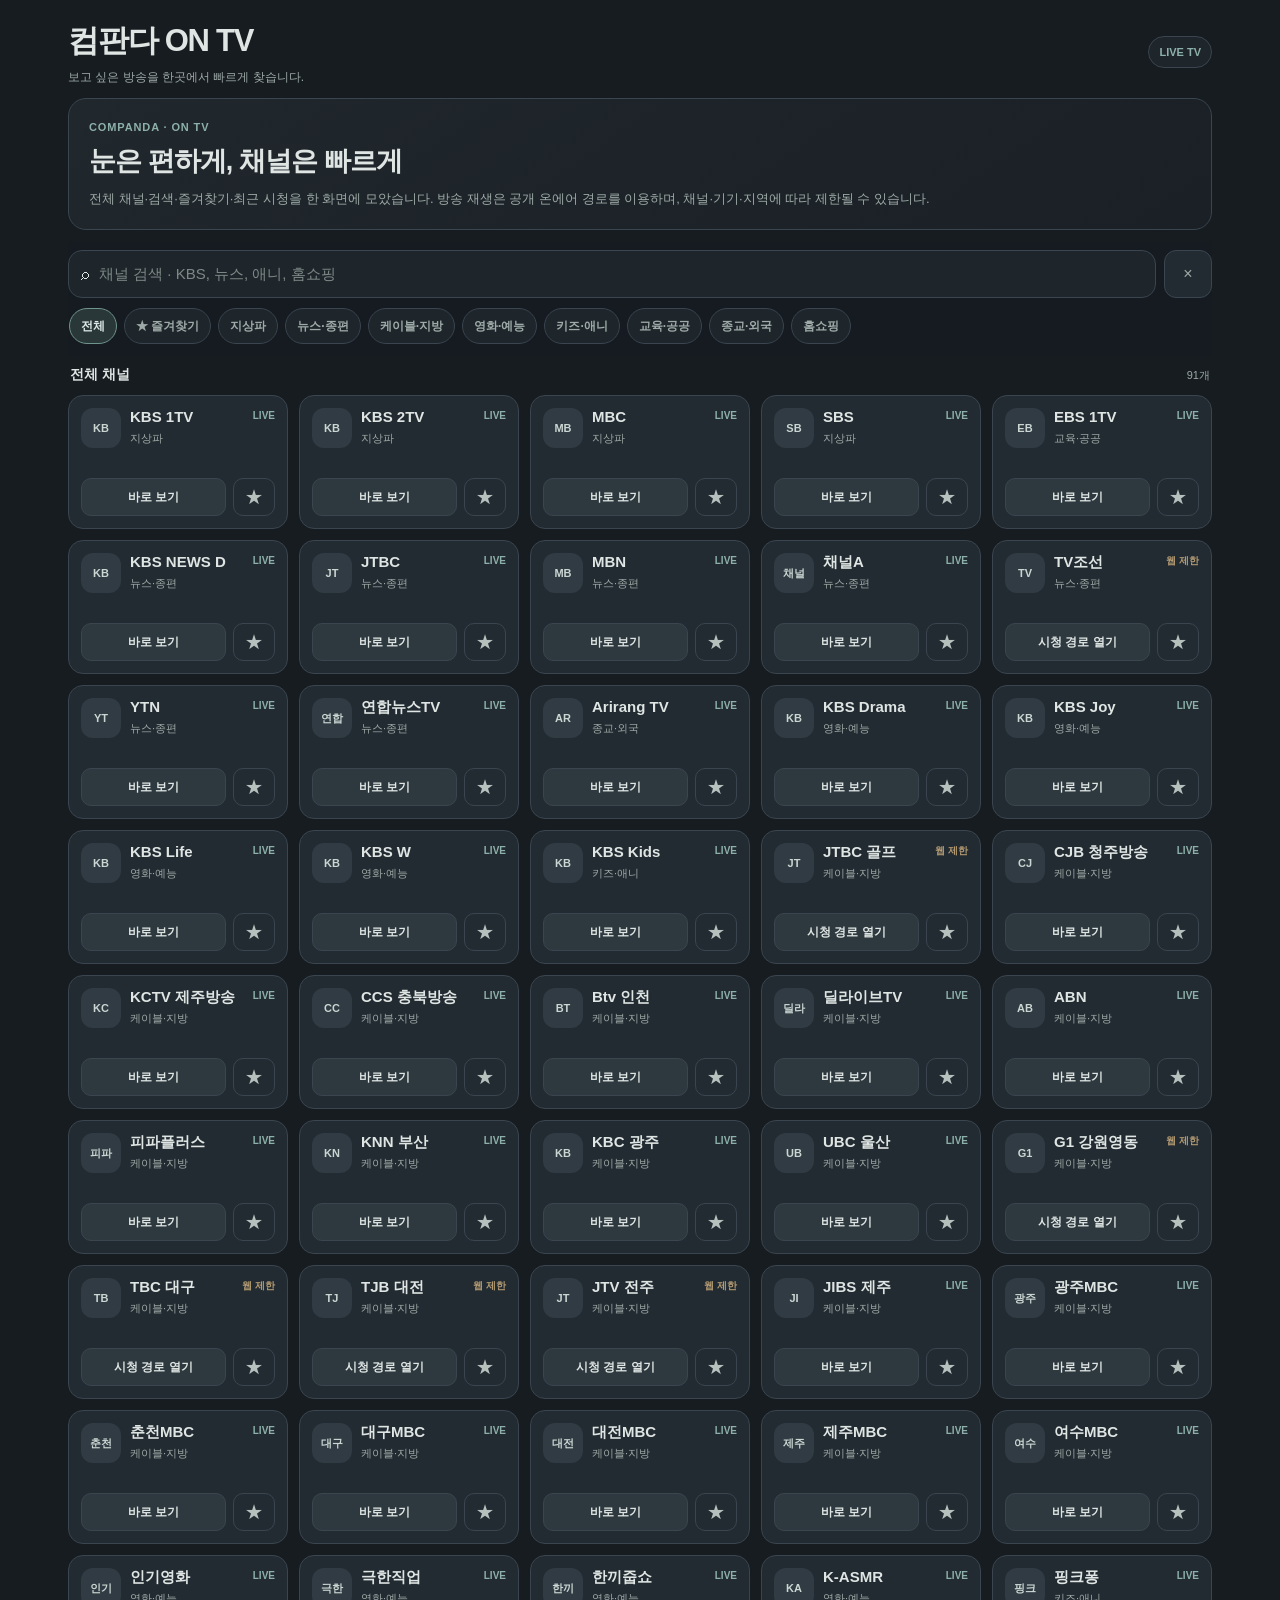
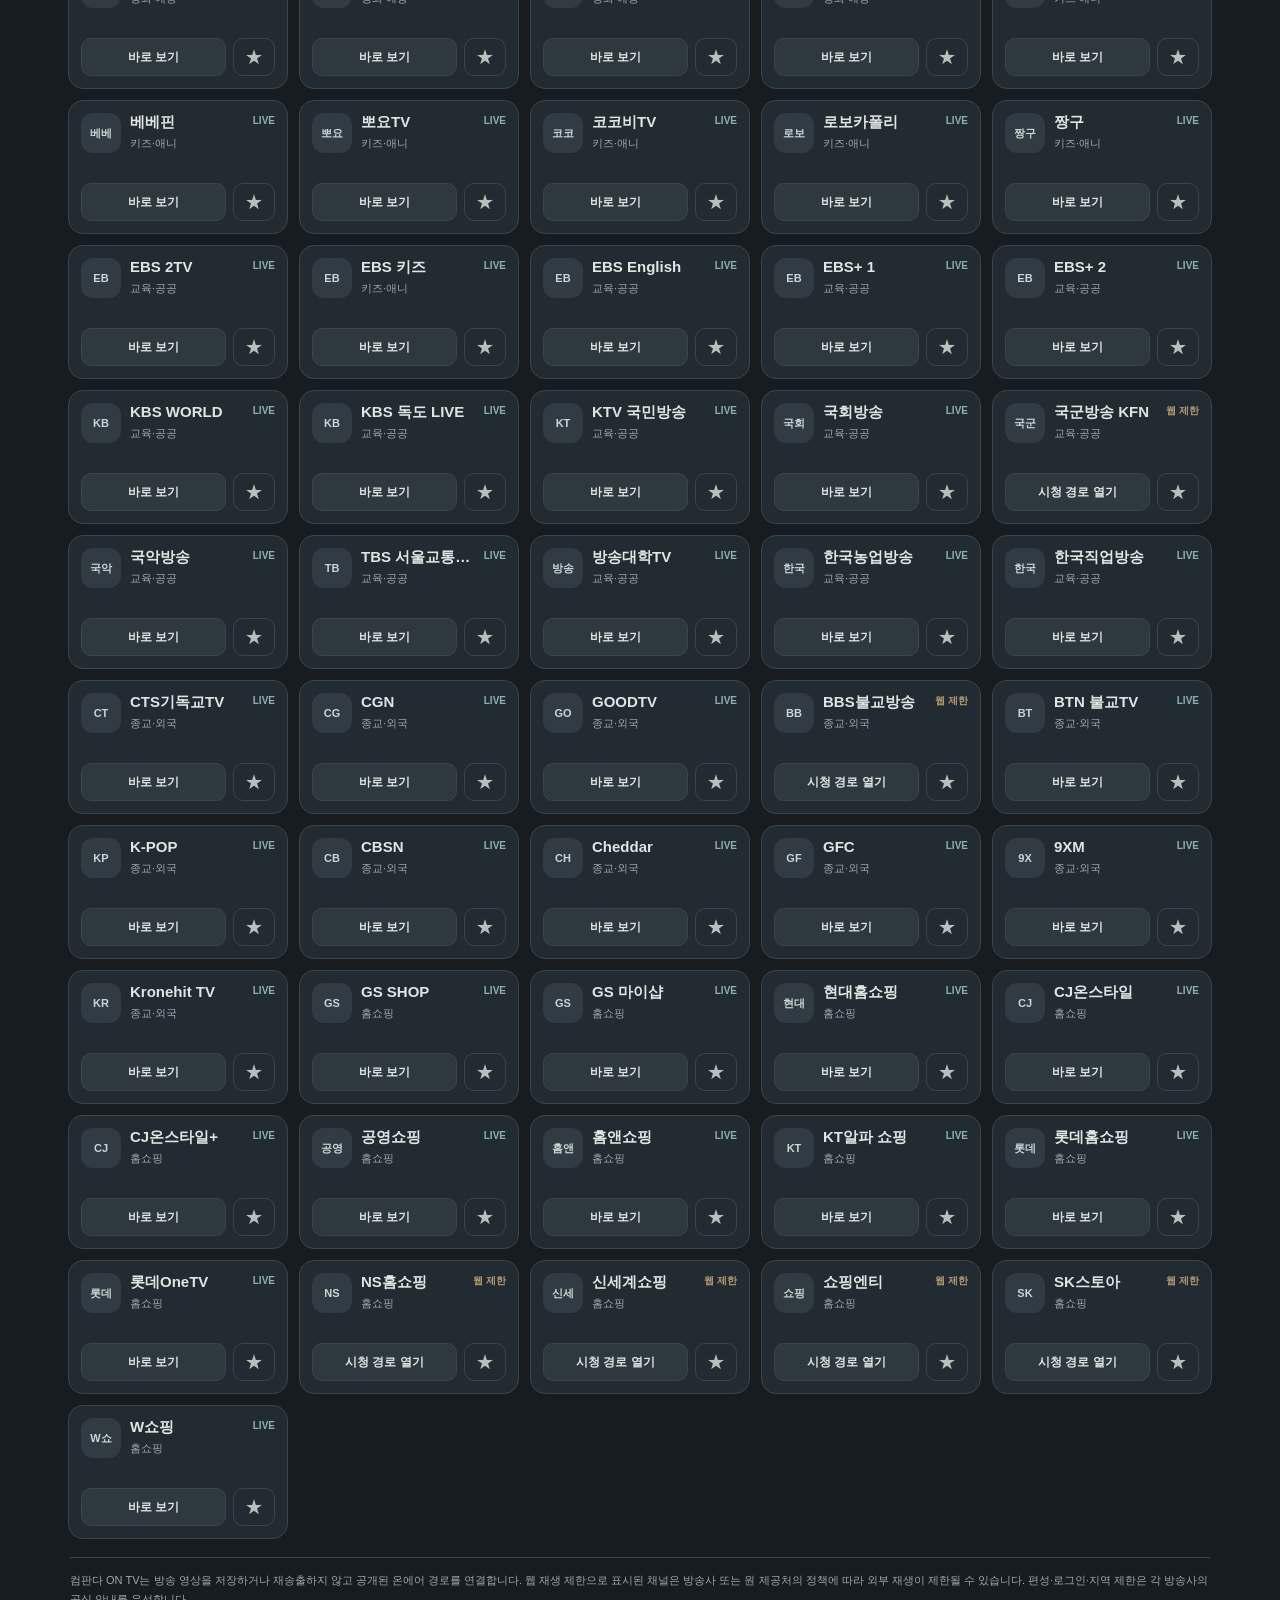
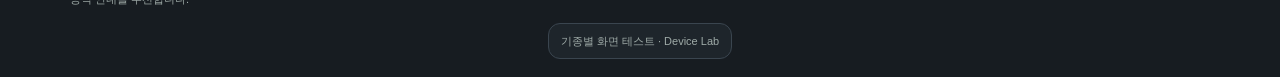
==== commit cde9127d: "Rebuild as Companda ON TV with low-eye-strain channel browser" ====
--- a/index.html
+++ b/index.html
@@ -1,317 +1,65 @@
 <!doctype html>
 <html lang="ko">
 <head>
-  <meta charset="utf-8">
-  <meta name="viewport" content="width=device-width,initial-scale=1,maximum-scale=5,viewport-fit=cover">
-  <meta name="theme-color" content="#0e1116">
-  <meta name="apple-mobile-web-app-capable" content="yes">
-  <meta name="apple-mobile-web-app-status-bar-style" content="black-translucent">
-  <meta name="apple-mobile-web-app-title" content="컴판다 온에어">
-  <meta name="format-detection" content="telephone=no">
-  <link rel="apple-touch-icon" href="./icon-180.png">
-  <link rel="manifest" href="./manifest.webmanifest">
-  <title>컴판다 온에어</title>
-  <style>
-    :root{color-scheme:dark;--bg:#0e1116;--card:#171c24;--line:#29313d;--txt:#f5f7fa;--muted:#9da8b6;--accent:#e53935;--safe-t:env(safe-area-inset-top,0px);--safe-r:env(safe-area-inset-right,0px);--safe-b:env(safe-area-inset-bottom,0px);--safe-l:env(safe-area-inset-left,0px);--page-x:clamp(10px,3.6vw,22px);--gap:clamp(8px,2.6vw,14px);--radius:clamp(14px,4vw,20px)}
-    *{box-sizing:border-box;-webkit-tap-highlight-color:transparent}
-    html{background:var(--bg);text-size-adjust:100%;-webkit-text-size-adjust:100%}
-    html,body{margin:0;color:var(--txt);font-family:-apple-system,BlinkMacSystemFont,"Segoe UI",Roboto,"Noto Sans KR",sans-serif}
-    body{min-width:280px;min-height:100vh;min-height:100svh;min-height:100dvh;background:var(--bg);padding:var(--safe-t) var(--safe-r) var(--safe-b) var(--safe-l);overscroll-behavior-y:none}
-    button,a{touch-action:manipulation}.wrap{width:100%;max-width:980px;margin:0 auto;padding:clamp(12px,3vh,22px) var(--page-x) max(18px,var(--safe-b))}
-    .top{display:flex;align-items:center;justify-content:space-between;gap:10px;margin:0 0 clamp(9px,2vh,15px)}
-    h1{font-size:clamp(19px,5.8vw,27px);line-height:1.15;letter-spacing:-.045em;margin:0;white-space:nowrap}.live{flex:0 0 auto;font-size:clamp(10px,2.8vw,12px);font-weight:900;padding:6px 9px;border-radius:999px;background:var(--accent)}
-    .desc{color:var(--muted);font-size:clamp(12px,3.4vw,14px);line-height:1.48;margin:0 0 clamp(10px,2vh,14px)}
-    .install{width:100%;min-height:48px;border:1px solid var(--line);background:#202734;color:white;border-radius:14px;padding:11px 14px;font-size:clamp(14px,4vw,16px);font-weight:800;margin-bottom:clamp(10px,2vh,15px)}
-    .ios{display:none;background:#141922;border:1px solid var(--line);border-radius:14px;padding:12px 14px;color:#d8dee8;font-size:14px;line-height:1.5;margin-bottom:12px}.ios strong{color:#fff}.ios .tiny{display:block;color:var(--muted);font-size:11px;margin-top:4px}
-    .grid{display:grid;grid-template-columns:repeat(2,minmax(0,1fr));gap:var(--gap)}
-    .ch{display:flex;flex-direction:column;justify-content:space-between;min-width:0;min-height:clamp(94px,15vh,126px);padding:clamp(12px,3.5vw,17px);border-radius:var(--radius);background:var(--card);border:1px solid var(--line);text-decoration:none;color:var(--txt);transition:.15s transform,.15s border-color,.15s background}
-    .ch:active{transform:scale(.975);background:#1b222c}.ch:focus-visible,.install:focus-visible,.lab-link:focus-visible{outline:2px solid #fff;outline-offset:2px}.name{font-size:clamp(16px,5vw,22px);font-weight:900;line-height:1.08;letter-spacing:-.035em;overflow-wrap:anywhere}.sub{font-size:clamp(10px,3vw,13px);line-height:1.3;color:var(--muted);margin-top:5px}.go{align-self:flex-end;margin-top:12px;font-size:clamp(10px,2.8vw,13px);font-weight:800;color:#fff;background:#252d39;border-radius:999px;padding:6px 8px;white-space:nowrap}
-    .notice{margin-top:clamp(12px,2.5vh,17px);border-top:1px solid var(--line);padding-top:11px;color:var(--muted);font-size:clamp(10px,2.8vw,12px);line-height:1.5}.lab-link{display:flex;align-items:center;justify-content:center;gap:7px;margin-top:12px;min-height:44px;border:1px solid var(--line);background:#151b23;color:#dfe5ec;border-radius:13px;text-decoration:none;font-size:13px;font-weight:850}
-    html[data-preview="1"] .install,html[data-preview="1"] .ios,html[data-preview="1"] .notice,html[data-preview="1"] .lab-link{display:none!important}html[data-preview="1"] .wrap{padding-bottom:10px}
-    @media(max-width:359px){:root{--page-x:9px;--gap:7px}.wrap{padding-top:10px}h1{font-size:18px}.desc{font-size:11px;line-height:1.4}.ch{min-height:90px;padding:10px;border-radius:13px}.name{font-size:15px}.sub{font-size:9.5px}.go{margin-top:8px;padding:5px 7px}}
-    @media(max-height:700px) and (orientation:portrait){.wrap{padding-top:9px;padding-bottom:12px}.top{margin-bottom:7px}.desc{line-height:1.35;margin-bottom:8px}.install{min-height:44px;margin-bottom:8px;padding:8px 12px}.ch{min-height:84px;padding-top:10px;padding-bottom:10px}.go{margin-top:7px}.notice{margin-top:9px;padding-top:8px;line-height:1.35}}
-    @media(min-width:431px) and (max-width:600px){.grid{gap:12px}.ch{min-height:118px}}@media(min-width:601px){.grid{grid-template-columns:repeat(3,minmax(0,1fr));gap:14px}.wrap{padding-left:22px;padding-right:22px}.ch{min-height:138px}h1{font-size:28px}}
-    @media(orientation:landscape) and (max-height:600px){.wrap{max-width:1100px;padding-top:8px;padding-bottom:8px}.top{margin-bottom:6px}h1{font-size:20px}.desc{font-size:11px;line-height:1.3;margin-bottom:6px}.install{min-height:40px;padding:7px 12px;margin-bottom:7px;font-size:13px}.grid{grid-template-columns:repeat(3,minmax(0,1fr));gap:8px}.ch{min-height:82px;padding:10px 12px;border-radius:13px}.name{font-size:16px}.sub{font-size:10px}.go{font-size:10px;margin-top:6px;padding:5px 7px}.notice{margin-top:7px;padding-top:6px;font-size:9px;line-height:1.3}}
-    @media(horizontal-viewport-segments:2){.wrap{max-width:none;padding-left:max(var(--page-x),var(--safe-l));padding-right:max(var(--page-x),var(--safe-r))}.grid{grid-template-columns:repeat(3,minmax(0,1fr))}}@media(prefers-reduced-motion:reduce){*{scroll-behavior:auto!important;transition:none!important}}
-    .weekly{margin:16px 0 14px;padding:15px;border:1px solid #66542e;border-radius:16px;background:linear-gradient(135deg,#272219,#171c24)}
-    .weekly h2{margin:0 0 8px;font-size:clamp(14px,4vw,18px);line-height:1.4;color:#ffe0a1}.weekly-meta,.weekly-note{margin:6px 0;color:var(--muted);font-size:11px;line-height:1.5;overflow-wrap:anywhere}.weekly-note{margin-bottom:0}.weekly-source{color:#e9cb8c;text-underline-offset:3px}.weekly-winner{display:grid;grid-template-columns:auto minmax(0,1fr) auto;align-items:center;gap:9px;margin:10px 0}.weekly-channel{font-weight:850;color:#ffe0a1;font-size:13px}.weekly-program{font-size:clamp(14px,4vw,18px);line-height:1.5;overflow-wrap:anywhere}.weekly-value{font-size:clamp(21px,6vw,29px);color:#ffe0a1;font-variant-numeric:tabular-nums;white-space:nowrap}.weekly-top{border-color:#9c7b37}.weekly-badge{display:block;width:fit-content;max-width:100%;padding:4px 6px;margin-bottom:9px;border-radius:6px;background:#493c20;color:#ffe0a1;font-size:10px;font-weight:800;line-height:1.4;overflow-wrap:anywhere}
-  
-/* Comfortable reading and touch controls */
-:root{--bg:#191d22;--card:#232a31;--panel:#232a31;--line:#46505b;--txt:#e4e4df;--muted:#bbc2c9;--accent:#7c3436;--soft:#2c353e;--gold:#dcc591;--focus:#bed5dc;--reading:1rem}
-:root[data-theme="night"]{--bg:#11161b;--card:#1c242c;--panel:#1c242c;--line:#424e59;--txt:#d6dcd9;--muted:#b3bfc7;--soft:#27323c;--gold:#cbbd99;--focus:#b6cad5}
-:root[data-theme="day"]{color-scheme:light;--bg:#f2efe7;--card:#faf7ef;--panel:#faf7ef;--line:#8e9694;--txt:#263331;--muted:#4c5b57;--soft:#e5e6dc;--gold:#65512d;--focus:#315c58;--accent:#88514a}
-:root[data-large="true"]{--reading:1.125rem}
-html{scroll-padding:16px}
-body{color:var(--txt);line-height:1.6}
-h1{white-space:normal;font-size:clamp(1.15rem,5.2vw,1.7rem);line-height:1.35}
-a,button{-webkit-tap-highlight-color:rgba(180,200,200,.15)}
-button{font-family:inherit;cursor:pointer}
-a:focus-visible,button:focus-visible,summary:focus-visible{outline:3px solid var(--focus)!important;outline-offset:3px}
-.comfort-tools{display:flex;flex-wrap:wrap;gap:8px;margin:0 0 14px}
-.comfort-tools button{flex:1 1 130px;min-height:44px;border:1px solid var(--line);border-radius:12px;background:var(--soft);color:var(--txt);font-size:calc(var(--reading)*.875);font-weight:650;padding:9px 12px;line-height:1.4}
-.comfort-tools button[aria-pressed="true"]{border-color:var(--focus)}
-.desc{font-size:calc(var(--reading)*.875);line-height:1.65}
-.install,.ios,.lab-link{background:var(--card);color:var(--txt);border-color:var(--line)}
-.install{font-size:var(--reading);min-height:48px}
-.ios{font-size:calc(var(--reading)*.875)}
-.ios strong,.ios .tiny{color:var(--txt)}
-.ios .tiny{font-size:calc(var(--reading)*.8125);line-height:1.6}
-.grid{gap:12px}
-.ch{background:var(--card);color:var(--txt);border-color:var(--line);min-height:124px;padding:16px}
-.ch:active{background:var(--soft);transform:none}
-.name{font-size:calc(var(--reading)*1.25);line-height:1.35;letter-spacing:-.02em}
-.sub,.go{font-size:calc(var(--reading)*.8125);line-height:1.5}
-.go{background:var(--soft);color:var(--txt);margin-top:12px}
-.live{background:var(--accent);color:#f4e8e2;font-size:12px;font-weight:700}
-.weekly{background:var(--card);border-color:var(--line);padding:16px;margin-top:20px}
-.weekly h2{font-size:calc(var(--reading)*1.05);color:var(--gold);font-weight:700}
-.weekly-meta,.weekly-note,.notice{font-size:calc(var(--reading)*.8125);line-height:1.7}
-.weekly-source{color:var(--gold);display:inline-flex;align-items:center;min-height:44px}
-.weekly-winner{grid-template-columns:minmax(0,1fr) auto;gap:4px 12px;padding:12px 0;margin:0;border-bottom:1px solid var(--line)}
-.weekly-channel{grid-column:1;font-size:calc(var(--reading)*.8125);font-weight:600;color:var(--muted)}
-.weekly-program{grid-column:1;grid-row:2;font-size:var(--reading)!important;line-height:1.65;font-weight:600}
-.weekly-value{grid-column:2;grid-row:1 / 3;align-self:center;font-size:calc(var(--reading)*1.25);color:var(--gold);font-weight:650}
-.weekly-badge{background:var(--soft);color:var(--gold);font-size:12px;font-weight:600;margin-bottom:8px}
-.weekly-top{border-color:var(--line)}
-.lab-link{font-size:calc(var(--reading)*.875);min-height:48px}
-.topbar{background:var(--bg);flex-wrap:wrap}
-.back,.external,.channel,.blocked a,.ios-open{background:var(--soft);color:var(--txt);border:1px solid var(--line);min-height:44px}
-.back{width:44px;height:44px}
-.external{font-size:calc(var(--reading)*.8125);line-height:1.5}
-.title{font-size:calc(var(--reading)*1.0625);font-weight:700}
-.status{font-size:calc(var(--reading)*.8125)}
-.channels{display:grid;grid-template-columns:repeat(6,minmax(0,1fr));gap:8px;overflow:visible}
-.channel{min-width:0;height:auto;min-height:44px;padding:9px 4px;font-size:calc(var(--reading)*.875);border-radius:10px;font-weight:650}
-.channel.active{background:var(--soft);color:var(--txt);border:2px solid var(--focus);box-shadow:none}
-.channel.active:after{display:none}
-.helper,.blocked,.ios-card{background:var(--panel);color:var(--muted)}
-.helper{font-size:calc(var(--reading)*.8125);line-height:1.5}
-.helper b{color:var(--txt)}
-.fallback{min-height:44px;font-size:13px;color:var(--focus)}
-.blocked span,.blocked a,.ios-text,.ios-tip{font-size:calc(var(--reading)*.8125);line-height:1.6}
-.blocked span{color:var(--muted)}
-.ios-panel{background:var(--bg);overflow-y:auto}
-.ios-name{color:var(--txt)}
-.ios-tip{color:var(--muted)}
-.app{grid-template-rows:auto auto auto auto minmax(180px,1fr);height:100%;overflow-y:auto}
-.app>.comfort-tools{margin:0;padding:8px 12px;background:var(--bg)}
-@media(max-width:600px){.channels{grid-template-columns:repeat(3,minmax(0,1fr))}.wrap{padding-left:14px;padding-right:14px}.blocked{position:static;border-radius:0}.frame-wrap{display:flex;flex-direction:column}.frame-wrap iframe{flex:1;min-height:180px;height:auto}.ios-panel{padding:12px}.ios-card{padding:18px 14px}}
-@media(max-width:359px){.wrap{padding-left:10px;padding-right:10px}.ch{padding:12px;min-height:116px}.name{font-size:calc(var(--reading)*1.125)}.grid{gap:9px}.weekly{padding:12px}.external{white-space:normal}.titles{flex-basis:110px}}
-@media(orientation:landscape) and (max-height:600px){.channels{grid-template-columns:repeat(6,minmax(0,1fr))}.channel{min-height:44px}.ch{min-height:112px}.sub,.go,.notice,.desc{font-size:calc(var(--reading)*.8125)}}
-@media(prefers-reduced-motion:reduce){*,*::before,*::after{animation:none!important;transition:none!important;scroll-behavior:auto!important}}
-
-
-/* Compact overview: six channels and dated rankings before optional settings. */
-.wrap{max-width:640px;padding:12px 14px 16px}
-.top{margin-bottom:10px}h1{font-size:clamp(18px,5vw,24px)}
-.grid{grid-template-columns:repeat(3,minmax(0,1fr));gap:8px}
-.ch{min-height:72px;padding:10px;border-radius:12px}
-.name{font-size:calc(var(--reading)*1.0625);line-height:1.3}
-.sub{display:none}.go{font-size:12px;margin-top:6px;padding:3px 6px;background:transparent}
-.weekly-badge{display:none}
-.weekly{margin:12px 0 10px;padding:12px;border-radius:12px}
-.weekly h2{font-size:calc(var(--reading)*.9375);margin:0 0 4px}
-.weekly-meta{font-size:12px;line-height:1.5;margin:4px 0 6px}
-.weekly-winner{grid-template-columns:58px minmax(0,1fr) 50px;gap:6px;min-height:36px;padding:7px 0;align-items:center}
-.weekly-channel{grid-column:1;grid-row:1;font-size:12px;line-height:1.4}
-.weekly-program{grid-column:2;grid-row:1;font-size:calc(var(--reading)*.8125)!important;line-height:1.5}
-.weekly-value{grid-column:3;grid-row:1;font-size:calc(var(--reading)*1);text-align:right}
-.weekly-note{margin:2px 0 0;font-size:12px}.weekly-source{min-height:32px;font-size:12px;line-height:1.5}
-.display-settings{border:1px solid var(--line);border-radius:12px;background:var(--card);margin-top:8px}
-.display-settings summary{min-height:44px;padding:10px 12px;font-size:14px;cursor:pointer}
-.display-settings .comfort-tools{padding:0 10px;margin-bottom:10px}
-.display-settings .install{width:calc(100% - 20px);margin:0 10px 10px;font-size:14px}
-.display-settings .ios{margin:0 10px 10px}
-.notice,.lab-link{display:none}
-@media(max-width:359px){.wrap{padding:9px 10px 12px}.top{margin-bottom:8px}.grid{gap:7px}.ch{min-height:66px;padding:8px}.name{font-size:calc(var(--reading)*1)}.weekly{padding:10px;margin-top:10px}.weekly-winner{grid-template-columns:49px minmax(0,1fr) 45px;gap:5px;padding:5px 0;min-height:34px}.weekly-channel{font-size:11px}.weekly-program{font-size:calc(var(--reading)*.8125)!important}}
-:root[data-large="true"] .weekly-program{font-size:var(--reading)!important}
-:root[data-large="true"] .weekly-channel{font-size:14px}
-:root[data-large="true"] .ch{min-height:82px}
-
-
-.weekly-program{color:var(--txt);text-decoration:none}
-a.weekly-program{display:block;min-height:44px;align-content:center}
-a.weekly-program:hover{text-decoration:underline;text-underline-offset:3px}
-.new-badge{display:inline-block;vertical-align:middle;margin-right:5px;padding:1px 4px;border-radius:4px;background:var(--soft);color:var(--gold);border:1px solid var(--line);font-size:9px;font-weight:650;line-height:1.4}
-.weekly-note::before{content:'NEW: 최신 확인 순위 · 드라마는 1회부터 정주행';display:block;color:var(--muted);font-size:11px}
-@media(max-width:600px){.weekly-winner{padding:2px 0}.weekly-source{min-height:28px}}
-.replay-hint{display:inline;color:var(--gold);font-size:11px;white-space:nowrap;font-weight:500}
-
-.sbs-vod{margin:10px 0;border:1px solid var(--line);border-radius:12px;background:var(--card)}
-.sbs-vod summary{min-height:48px;padding:12px;font-size:var(--reading);font-weight:650;cursor:pointer}
-.sbs-vod summary>span{float:right;font-size:12px;color:var(--muted);font-weight:500}
-.sbs-vod-body{padding:0 12px 12px}.sbs-vod-note{font-size:12px;color:var(--muted);line-height:1.65;margin:6px 0 10px}
-.sbs-vod-filters{display:flex;gap:8px;flex-wrap:wrap}.sbs-vod-filters label{flex:1;min-width:100px;font-size:13px;color:var(--muted)}
-.sbs-vod-filters input,.sbs-vod-filters select{display:block;width:100%;min-height:44px;margin-top:4px;border:1px solid var(--line);border-radius:9px;background:var(--bg);color:var(--txt);font:inherit;font-size:16px;padding:8px;box-sizing:border-box}
-.sbs-vod-list{max-height: min(50svh,420px);overflow-y:auto;overscroll-behavior:contain}
-.sbs-vod-item{display:flex;justify-content:space-between;align-items:center;gap:10px;min-height:48px;padding:10px 2px;border-bottom:1px solid var(--line);text-decoration:none;color:var(--txt);font-size:calc(var(--reading)*.875);line-height:1.6}
-.sbs-vod-item[hidden]{display:none}.sbs-vod-label{flex:0 0 auto;font-size:11px;color:var(--gold)}
-.sbs-vod-all{display:flex;align-items:center;min-height:44px;color:var(--gold);font-size:13px}
-
-
-.content-banners{display:grid;grid-template-columns:repeat(2,minmax(0,1fr));gap:8px;margin:10px 0}
-.content-banners button{display:flex;align-items:center;justify-content:space-between;gap:6px;min-height:48px;padding:11px 12px;background:var(--card);border:1px solid var(--line);border-radius:12px;color:var(--txt);font:inherit;font-size:calc(var(--reading)*.875);font-weight:650;line-height:1.5;cursor:pointer;text-align:left}
-.content-banners button[aria-expanded="true"]{border-color:var(--focus);background:var(--soft)}
-.content-banners button[aria-expanded="true"]>span{transform:rotate(180deg)}
-.banner-panel[hidden]{display:none!important}
-.sbs-vod.banner-panel{padding-top:6px}
-.lotto-panel{background:var(--card);border:1px solid var(--line);border-radius:12px;padding:12px;margin:0 0 10px}
-.lotto-panel-head{display:flex;align-items:center;justify-content:space-between;gap:10px;flex-wrap:wrap}
-.lotto-panel-head strong{font-size:var(--reading);font-weight:650}
-.lotto-panel-head a{display:inline-flex;align-items:center;min-height:44px;color:var(--gold);font-size:13px}
-#lottoFrame{display:block;width:100%;height:65svh;min-height:280px;max-height:680px;border:1px solid var(--line);border-radius:8px;background:var(--bg)}
-
+<meta charset="utf-8">
+<meta name="viewport" content="width=device-width,initial-scale=1,viewport-fit=cover">
+<meta name="theme-color" content="#171c21">
+<meta name="apple-mobile-web-app-capable" content="yes">
+<meta name="apple-mobile-web-app-status-bar-style" content="black-translucent">
+<meta name="apple-mobile-web-app-title" content="컴판다 ON TV">
+<link rel="manifest" href="./manifest.webmanifest">
+<link rel="apple-touch-icon" href="./icon-180.png">
+<title>컴판다 ON TV</title>
+<style>
+:root{color-scheme:dark;--bg:#171c21;--panel:#1e252b;--card:#232b32;--card2:#283139;--line:#3a454f;--txt:#dfe5e3;--muted:#9eaaa7;--soft:#8db1aa;--soft2:#6f948d;--warn:#b49b73;--danger:#a86f72;--safe-t:env(safe-area-inset-top,0px);--safe-r:env(safe-area-inset-right,0px);--safe-b:env(safe-area-inset-bottom,0px);--safe-l:env(safe-area-inset-left,0px)}
+*{box-sizing:border-box;-webkit-tap-highlight-color:transparent}
+html,body{margin:0;background:var(--bg);color:var(--txt);font-family:-apple-system,BlinkMacSystemFont,"Segoe UI",Roboto,"Noto Sans KR",sans-serif}
+body{min-width:280px;min-height:100vh;padding:var(--safe-t) var(--safe-r) var(--safe-b) var(--safe-l);line-height:1.5}
+button,input,a{font:inherit}.app{max-width:1180px;margin:auto;padding:14px 12px 28px}
+header{display:flex;align-items:center;gap:12px;margin-bottom:12px}.brand{flex:1;min-width:0}.brand h1{margin:0;font-size:clamp(22px,6vw,31px);letter-spacing:-.04em}.brand p{margin:3px 0 0;color:var(--muted);font-size:12px}.pill{border:1px solid var(--line);background:var(--panel);color:var(--soft);border-radius:999px;padding:7px 10px;font-size:11px;font-weight:800}
+.hero{background:linear-gradient(145deg,#20272d,#1a2025);border:1px solid var(--line);border-radius:18px;padding:16px;margin-bottom:12px}.hero .eyebrow{font-size:11px;color:var(--soft);font-weight:800;letter-spacing:.08em}.hero h2{font-size:clamp(19px,5vw,27px);margin:6px 0 7px;letter-spacing:-.035em}.hero p{margin:0;color:var(--muted);font-size:13px;line-height:1.6}
+.controls{position:sticky;top:0;z-index:10;background:rgba(23,28,33,.94);backdrop-filter:blur(12px);padding:8px 0 10px;margin-bottom:8px}.search{display:flex;gap:8px}.searchbox{flex:1;display:flex;align-items:center;gap:8px;background:var(--panel);border:1px solid var(--line);border-radius:14px;padding:0 12px;min-height:48px}.searchbox input{width:100%;border:0;outline:0;background:transparent;color:var(--txt);font-size:15px}.searchbox input::placeholder{color:#7e8987}.clear{border:1px solid var(--line);background:var(--card);color:var(--muted);border-radius:12px;min-width:48px}.tabs{display:flex;gap:7px;overflow-x:auto;scrollbar-width:none;padding:10px 1px 2px}.tabs::-webkit-scrollbar{display:none}.tab{flex:0 0 auto;border:1px solid var(--line);background:var(--panel);color:var(--muted);border-radius:999px;padding:8px 11px;font-size:12px;font-weight:800}.tab.active{border-color:var(--soft2);background:#2a3738;color:#dce9e6}
+.recent-wrap{display:none;background:var(--panel);border:1px solid var(--line);border-radius:14px;padding:11px;margin:6px 0 12px}.recent-head,.list-head{display:flex;align-items:center;justify-content:space-between;gap:10px}.recent-head h3,.list-head h3{margin:0;font-size:14px}.recent-clear{border:0;background:transparent;color:var(--muted);font-size:11px}.recent{display:flex;gap:8px;overflow-x:auto;padding-top:9px;scrollbar-width:none}.recent::-webkit-scrollbar{display:none}.recent button{flex:0 0 auto;border:1px solid var(--line);background:var(--card);color:var(--txt);border-radius:11px;padding:8px 10px;font-size:12px}
+.list-head{margin:8px 2px 10px}.count{font-size:11px;color:var(--muted)}
+.grid{display:grid;grid-template-columns:repeat(2,minmax(0,1fr));gap:9px}.card{position:relative;min-width:0;border:1px solid var(--line);background:var(--card);border-radius:15px;padding:12px;min-height:118px;display:flex;flex-direction:column;gap:8px}.card:active{background:var(--card2)}.row{display:flex;align-items:flex-start;gap:9px}.logo{width:40px;height:40px;border-radius:12px;background:#303b43;display:grid;place-items:center;font-size:11px;font-weight:900;color:#cbd6d3;flex:0 0 auto}.meta{min-width:0;flex:1}.name{font-size:15px;font-weight:850;line-height:1.25;white-space:nowrap;overflow:hidden;text-overflow:ellipsis}.cat{font-size:11px;color:var(--muted);margin-top:3px}.status{font-size:10px;font-weight:800;color:var(--soft)}.status.blocked{color:var(--warn)}.actions{margin-top:auto;display:flex;gap:7px}.watch,.fav{min-height:38px;border:1px solid var(--line);border-radius:10px}.watch{flex:1;background:#2d383f;color:var(--txt);font-size:12px;font-weight:800}.fav{width:42px;background:transparent;color:#b6c1be;font-size:18px}.fav.on{color:#d7c590;background:#33352d}.note{margin:18px 2px 0;padding-top:13px;border-top:1px solid var(--line);color:var(--muted);font-size:11px;line-height:1.7}.bottom{display:flex;justify-content:center;margin-top:14px}.device{color:var(--muted);text-decoration:none;border:1px solid var(--line);border-radius:12px;padding:9px 12px;font-size:11px;background:var(--panel)}
+.empty{grid-column:1/-1;text-align:center;padding:42px 10px;color:var(--muted);border:1px dashed var(--line);border-radius:15px}
+@media(min-width:560px){.app{padding:18px}.grid{grid-template-columns:repeat(3,minmax(0,1fr));gap:11px}.card{min-height:126px}.hero{padding:20px}}
+@media(min-width:900px){.grid{grid-template-columns:repeat(5,minmax(0,1fr))}.card{min-height:134px}}
+@media(max-width:350px){.app{padding-left:8px;padding-right:8px}.grid{gap:7px}.card{padding:10px}.logo{width:34px;height:34px}.name{font-size:13px}.watch{font-size:11px}.tab{padding:7px 9px}}
+@media(prefers-reduced-motion:reduce){*{scroll-behavior:auto!important}}
 </style>
-<script>
-(() => {
-  const root=document.documentElement, themes=['soft','night','day'];
-  let theme='soft', large=false;
-  try { const saved=JSON.parse(localStorage.getItem('companda-display')||'{}'); if(themes.includes(saved.theme))theme=saved.theme; large=saved.large===true; } catch {}
-  function apply(){
-    root.dataset.theme=theme;root.dataset.large=String(large);
-    document.querySelector('meta[name="theme-color"]')?.setAttribute('content',{soft:'#191d22',night:'#11161b',day:'#f2efe7'}[theme]);
-    const mode=document.getElementById('comfortTheme'), size=document.getElementById('comfortSize');
-    if(mode)mode.textContent='화면 · '+{soft:'편안한 회색',night:'야간',day:'밝은 낮'}[theme];
-    if(size){size.textContent=large?'글자 · 크게':'글자 · 기본';size.setAttribute('aria-pressed',String(large));}
-  }
-  function save(){try{localStorage.setItem('companda-display',JSON.stringify({theme,large}))}catch{}apply()}
-  apply();
-  document.addEventListener('DOMContentLoaded',()=>{
-    apply();
-    document.getElementById('comfortTheme')?.addEventListener('click',()=>{theme=themes[(themes.indexOf(theme)+1)%themes.length];save()});
-    document.getElementById('comfortSize')?.addEventListener('click',()=>{large=!large;save()});
-  });
-})();
-</script>
 </head>
 <body>
-  <main class="wrap">
-    <div class="top"><h1>컴판다 ON AIR</h1><span class="live">LIVE</span></div>
-
-    <section class="grid" aria-label="방송사 온에어">
-      <a class="ch" data-channel="kbs1" data-official="https://onair.kbs.co.kr/index.html?sname=onair&stype=live&ch_code=11&ch_type=globalList" data-viewer="./viewer.html?ch=kbs1" href="https://onair.kbs.co.kr/index.html?sname=onair&stype=live&ch_code=11&ch_type=globalList" target="_blank" rel="noopener"><div><div class="name">KBS 1TV</div><div class="sub">KBS 공식 ON AIR</div></div><span class="go">바로보기 ↗</span></a>
-      <a class="ch" data-channel="kbs2" data-official="https://onair.kbs.co.kr/index.html?sname=onair&stype=live&ch_code=12&ch_type=globalList" data-viewer="./viewer.html?ch=kbs2" href="https://onair.kbs.co.kr/index.html?sname=onair&stype=live&ch_code=12&ch_type=globalList" target="_blank" rel="noopener"><div><div class="name">KBS 2TV</div><div class="sub">KBS 공식 ON AIR</div></div><span class="go">바로보기 ↗</span></a>
-      <a class="ch" data-channel="ytn" data-direct="1" data-official="https://www.ytn.co.kr/_hd/hd_main.html" data-viewer="./viewer.html?ch=ytn" href="https://www.ytn.co.kr/_hd/hd_main.html" target="_blank" rel="noopener"><div><div class="name">YTN</div><div class="sub">24시간 뉴스 공식 생방송</div></div><span class="go">바로보기 ↗</span></a>
-      <a class="ch" data-channel="sbs" data-official="https://www.sbs.co.kr/ko/live" data-viewer="./viewer.html?ch=sbs" href="https://www.sbs.co.kr/ko/live" target="_blank" rel="noopener"><div><div class="name">SBS</div><div class="sub">SBS 공식 라이브</div></div><span class="go">바로보기 ↗</span></a>
-      <a class="ch" data-channel="mbc" data-direct="1" data-official="https://onair.imbc.com/" data-viewer="./viewer.html?ch=mbc" href="https://onair.imbc.com/" target="_blank" rel="noopener"><div><div class="name">MBC</div><div class="sub">전국 MBC 공식 온에어</div></div><span class="go">바로보기 ↗</span></a>
-      <a class="ch sports-link" data-channel="sports" data-direct="1" data-official="https://onairtv.kr/sports/" href="https://onairtv.kr/sports/" target="_blank" rel="noopener" aria-label="SPORTS 스포츠 페이지 열기"><div><div class="name">SPORTS</div><div class="sub">스포츠 방송</div></div><span class="go">바로가기 ↗</span></a>
-    </section>
-
-
-    <div class="content-banners" role="group" aria-label="콘텐츠 펼침 메뉴">
-      <button type="button" id="sbsBannerBtn" aria-controls="sbsFreeVod" aria-expanded="false">SBS 무료 VOD <span aria-hidden="true">▾</span></button>
-      <button type="button" id="lottoBannerBtn" aria-controls="lottoPanel" aria-expanded="false">동행복권 <span aria-hidden="true">▾</span></button>
-    </div>
-    <section class="sbs-vod banner-panel" id="sbsFreeVod" aria-label="SBS 무료 VOD 작품 목록" hidden>
-
-      <div class="sbs-vod-body">
-        <p class="sbs-vod-note">SBS 공식 무료 목록에서 확인한 30개 작품 · 2026.10.26<br>작품 선택 → 공식 회차 목록. 무료 회차·로그인 여부는 SBS 안내를 확인하세요.</p>
-        <div class="sbs-vod-filters"><label>작품 검색<input id="sbsVodSearch" type="search" placeholder="제목 입력" autocomplete="off"></label><label>장르<select id="sbsVodGenre"><option value="all">전체</option><option value="drama">드라마</option><option value="enter">예능</option></select></label></div>
-        <p id="sbsVodCount" class="sbs-vod-note" role="status">30개 작품</p>
-        <div class="sbs-vod-list" role="region" aria-label="SBS 무료 VOD 작품" tabindex="0"><a class="sbs-vod-item" href="http://programs.sbs.co.kr/drama/drromantic3/vods/76448?order=old&amp;div=tv_drama_top" target="_blank" rel="noopener" data-genre="drama" data-title="낭만닥터 김사부 3"><span>낭만닥터 김사부 3</span><span class="sbs-vod-label">무료 목록 ↗</span></a>
-<a class="sbs-vod-item" href="http://programs.sbs.co.kr/drama/sunpung/vods/57054?order=old&amp;div=tv_drama_top" target="_blank" rel="noopener" data-genre="drama" data-title="순풍산부인과"><span>순풍산부인과</span><span class="sbs-vod-label">무료 목록 ↗</span></a>
-<a class="sbs-vod-item" href="http://programs.sbs.co.kr/drama/period/vods/51118?order=old&amp;div=tv_drama_top" target="_blank" rel="noopener" data-genre="drama" data-title="야인시대"><span>야인시대</span><span class="sbs-vod-label">무료 목록 ↗</span></a>
-<a class="sbs-vod-item" href="http://programs.sbs.co.kr/drama/nonstop/vods/53915?order=old&amp;div=tv_drama_top" target="_blank" rel="noopener" data-genre="drama" data-title="웬만해선 그들을 막을 수 없다"><span>웬만해선 그들을 막을 수 없다</span><span class="sbs-vod-label">무료 목록 ↗</span></a>
-<a class="sbs-vod-item" href="http://programs.sbs.co.kr/drama/giant/vods/55971?order=old&amp;div=tv_drama_top" target="_blank" rel="noopener" data-genre="drama" data-title="자이언트"><span>자이언트</span><span class="sbs-vod-label">무료 목록 ↗</span></a>
-<a class="sbs-vod-item" href="http://programs.sbs.co.kr/drama/sisterisalive/vods/51798?order=old&amp;div=tv_drama_top" target="_blank" rel="noopener" data-genre="drama" data-title="언니는 살아있다"><span>언니는 살아있다</span><span class="sbs-vod-label">무료 목록 ↗</span></a>
-<a class="sbs-vod-item" href="http://programs.sbs.co.kr/drama/sweetheart/vods/52546?order=old&amp;div=tv_drama_top" target="_blank" rel="noopener" data-genre="drama" data-title="애인있어요"><span>애인있어요</span><span class="sbs-vod-label">무료 목록 ↗</span></a>
-<a class="sbs-vod-item" href="http://programs.sbs.co.kr/drama/right/vods/53858?order=old&amp;div=tv_drama_top" target="_blank" rel="noopener" data-genre="drama" data-title="똑바로 살아라"><span>똑바로 살아라</span><span class="sbs-vod-label">무료 목록 ↗</span></a>
-<a class="sbs-vod-item" href="http://programs.sbs.co.kr/drama/drromantic2/vods/63015?order=old&amp;div=tv_drama_top" target="_blank" rel="noopener" data-genre="drama" data-title="낭만닥터 김사부 2"><span>낭만닥터 김사부 2</span><span class="sbs-vod-label">무료 목록 ↗</span></a>
-<a class="sbs-vod-item" href="http://programs.sbs.co.kr/drama/doctorromantic/vods/51938?order=old&amp;div=tv_drama_top" target="_blank" rel="noopener" data-genre="drama" data-title="낭만닥터 김사부"><span>낭만닥터 김사부</span><span class="sbs-vod-label">무료 목록 ↗</span></a>
-<a class="sbs-vod-item" href="http://programs.sbs.co.kr/drama/wyws/vods/50566?order=old&amp;div=tv_drama_top" target="_blank" rel="noopener" data-genre="drama" data-title="당신이 잠든 사이에"><span>당신이 잠든 사이에</span><span class="sbs-vod-label">무료 목록 ↗</span></a>
-<a class="sbs-vod-item" href="https://programs.sbs.co.kr/drama/thefirstresponders/vods/75141?order=old&amp;div=tv_drama_top" target="_blank" rel="noopener" data-genre="drama" data-title="소방서 옆 경찰서"><span>소방서 옆 경찰서</span><span class="sbs-vod-label">무료 목록 ↗</span></a>
-<a class="sbs-vod-item" href="http://programs.sbs.co.kr/drama/women/vods/53875?order=old&amp;div=tv_drama_top" target="_blank" rel="noopener" data-genre="drama" data-title="여인천하"><span>여인천하</span><span class="sbs-vod-label">무료 목록 ↗</span></a>
-<a class="sbs-vod-item" href="http://programs.sbs.co.kr/drama/6dragons/vods/53124?order=old&amp;div=tv_drama_top" target="_blank" rel="noopener" data-genre="drama" data-title="육룡이 나르샤"><span>육룡이 나르샤</span><span class="sbs-vod-label">무료 목록 ↗</span></a>
-<a class="sbs-vod-item" href="https://programs.sbs.co.kr/drama/thejudgefromhell/vods/83958?order=old&amp;div=tv_drama_top" target="_blank" rel="noopener" data-genre="drama" data-title="지옥에서 온 판사"><span>지옥에서 온 판사</span><span class="sbs-vod-label">무료 목록 ↗</span></a>
-<a class="sbs-vod-item" href="http://programs.sbs.co.kr/drama/businessproposal/vods/70867?order=old&amp;div=tv_drama_top" target="_blank" rel="noopener" data-genre="drama" data-title="사내맞선"><span>사내맞선</span><span class="sbs-vod-label">무료 목록 ↗</span></a>
-<a class="sbs-vod-item" href="http://programs.sbs.co.kr/drama/thefirstresponders2/vods/77169?order=old&amp;div=tv_drama_top" target="_blank" rel="noopener" data-genre="drama" data-title="소방서 옆 경찰서 그리고 국과수"><span>소방서 옆 경찰서 그리고 국과수</span><span class="sbs-vod-label">무료 목록 ↗</span></a>
-<a class="sbs-vod-item" href="https://programs.sbs.co.kr/drama/flexxcop/vods/81375?order=old&amp;div=tv_drama_top" target="_blank" rel="noopener" data-genre="drama" data-title="재벌X형사"><span>재벌X형사</span><span class="sbs-vod-label">무료 목록 ↗</span></a>
-<a class="sbs-vod-item" href="http://programs.sbs.co.kr/enter/runningman/vods/55286?order=old&amp;div=tv_enter_top" target="_blank" rel="noopener" data-genre="enter" data-title="런닝맨"><span>런닝맨</span><span class="sbs-vod-label">부분무료 ↗</span></a>
-<a class="sbs-vod-item" href="https://programs.sbs.co.kr/enter/kickagoal/vods/68129?order=old&amp;div=tv_enter_top" target="_blank" rel="noopener" data-genre="enter" data-title="골 때리는 그녀들"><span>골 때리는 그녀들</span><span class="sbs-vod-label">부분무료 ↗</span></a>
-<a class="sbs-vod-item" href="http://programs.sbs.co.kr/enter/woori/vods/52018?order=old&amp;div=tv_enter_top" target="_blank" rel="noopener" data-genre="enter" data-title="미운 우리 새끼"><span>미운 우리 새끼</span><span class="sbs-vod-label">부분무료 ↗</span></a>
-<a class="sbs-vod-item" href="http://programs.sbs.co.kr/enter/gayo/vods/54767?order=old&amp;div=tv_enter_top" target="_blank" rel="noopener" data-genre="enter" data-title="SBS 인기가요"><span>SBS 인기가요</span><span class="sbs-vod-label">부분무료 ↗</span></a>
-<a class="sbs-vod-item" href="http://programs.sbs.co.kr/enter/dongsang2/vods/52006?order=old&amp;div=tv_enter_top" target="_blank" rel="noopener" data-genre="enter" data-title="동상이몽2_너는 내 운명"><span>동상이몽2_너는 내 운명</span><span class="sbs-vod-label">부분무료 ↗</span></a>
-<a class="sbs-vod-item" href="https://programs.sbs.co.kr/enter/teum/vods/82255?order=old&amp;div=tv_enter_top" target="_blank" rel="noopener" data-genre="enter" data-title="틈만나면,"><span>틈만나면,</span><span class="sbs-vod-label">부분무료 ↗</span></a>
-<a class="sbs-vod-item" href="http://programs.sbs.co.kr/enter/jungle/vods/50479?order=old&amp;div=tv_enter_top" target="_blank" rel="noopener" data-genre="enter" data-title="김병만의 정글의 법칙"><span>김병만의 정글의 법칙</span><span class="sbs-vod-label">무료 목록 ↗</span></a>
-<a class="sbs-vod-item" href="https://programs.sbs.co.kr/enter/theballad/vods/85663?order=old&amp;div=tv_enter_top" target="_blank" rel="noopener" data-genre="enter" data-title="우리들의 발라드"><span>우리들의 발라드</span><span class="sbs-vod-label">부분무료 ↗</span></a>
-<a class="sbs-vod-item" href="http://programs.sbs.co.kr/enter/starbubu/vods/54605?order=old&amp;div=tv_enter_top" target="_blank" rel="noopener" data-genre="enter" data-title="백년손님"><span>백년손님</span><span class="sbs-vod-label">무료 목록 ↗</span></a>
-<a class="sbs-vod-item" href="http://programs.sbs.co.kr/enter/youngfire/vods/53750?order=old&amp;div=tv_enter_top" target="_blank" rel="noopener" data-genre="enter" data-title="불타는 청춘"><span>불타는 청춘</span><span class="sbs-vod-label">무료 목록 ↗</span></a>
-<a class="sbs-vod-item" href="http://programs.sbs.co.kr/enter/fantastic2/vods/52077?order=old&amp;div=tv_enter_top" target="_blank" rel="noopener" data-genre="enter" data-title="판타스틱 듀오 2"><span>판타스틱 듀오 2</span><span class="sbs-vod-label">무료 목록 ↗</span></a>
-<a class="sbs-vod-item" href="http://programs.sbs.co.kr/enter/roommate/vods/53719?order=old&amp;div=tv_enter_top" target="_blank" rel="noopener" data-genre="enter" data-title="룸메이트"><span>룸메이트</span><span class="sbs-vod-label">무료 목록 ↗</span></a></div>
-        <p id="sbsVodEmpty" class="sbs-vod-note" hidden>검색 결과가 없습니다.</p>
-        <a class="sbs-vod-all" href="https://www.sbs.co.kr/tv/free?category=drama" target="_blank" rel="noopener">SBS 공식 전체 무료 목록 ↗</a>
-      </div>
-    </section>
-
-    <section class="lotto-panel banner-panel" id="lottoPanel" aria-label="동행복권 정보" hidden>
-      <div class="lotto-panel-head"><strong>동행복권</strong><a href="https://onairtv.kr/lotto/" target="_blank" rel="noopener">페이지 바로가기 ↗</a></div>
-      <p class="sbs-vod-note">온에어TV의 복권 정보 페이지입니다. 아래 화면이 표시되지 않으면 ‘페이지 바로가기’를 눌러주세요.</p>
-      <iframe id="lottoFrame" title="온에어TV 동행복권 정보 페이지" data-src="https://onairtv.kr/lotto/" loading="lazy" referrerpolicy="strict-origin-when-cross-origin" sandbox="allow-scripts allow-same-origin allow-forms allow-popups allow-popups-to-escape-sandbox allow-top-navigation-by-user-activation"></iframe>
-    </section>
-
-    <section id="weeklyRanking" class="weekly" aria-labelledby="weeklyTitle" aria-busy="true">
-      <h2 id="weeklyTitle">🏆 방송사별 주간 시청률 1위</h2>
-      <p id="weeklyStatus" class="weekly-meta" role="status">공식 주간 시청률 확인 중…</p>
-      <div id="weeklyWinners"></div>
-      <p class="weekly-note"><a class="weekly-source" href="https://www.nielsenkorea.co.kr/tv_terrestrial_day.asp?sub_menu=1_2&amp;area=00" target="_blank" rel="noopener">출처: 닐슨코리아 · 전국 가구 TOP 20 ↗</a></p>
-      <noscript><p class="weekly-meta">위 공식 주간 순위 링크에서 시청률을 확인하세요.</p></noscript>
-    </section>
-
-    <details class="display-settings"><summary>화면·글자 설정 / 앱 설치</summary><div class="comfort-tools" role="group" aria-label="화면과 글자 설정"><button id="comfortTheme" type="button" aria-label="화면 색상 변경: 편안한 회색, 야간, 밝은 낮">화면 · 편안한 회색</button><button id="comfortSize" type="button" aria-pressed="false">글자 · 기본</button></div>    <button id="installBtn" class="install" type="button">📲 홈 화면에 설치</button>
-    <div id="iosGuide" class="ios"><strong>아이폰 최적화 모드</strong><br>채널을 누르면 방송사 공식 온에어가 Safari 새 화면으로 바로 열립니다.<span class="tiny">컴판다 ON AIR 앱은 종료되지 않으므로 뒤로 다시 실행할 필요가 없습니다.</span></div>
-</details>
-    <div class="notice">※ 아이폰은 방송사 보안정책상 앱 내부 표시가 제한될 수 있어 공식 Safari 화면을 우선 사용합니다. 갤럭시·PC에서는 컴판다 채널 전환 화면을 사용할 수 있습니다.</div>
-    <a class="lab-link" href="./devices.html">📱 기종별 화면 테스트 · Device Lab</a>
-  </main>
+<main class="app">
+<header><div class="brand"><h1>컴판다 ON TV</h1><p>보고 싶은 방송을 한곳에서 빠르게 찾습니다.</p></div><span class="pill">LIVE TV</span></header>
+<section class="hero"><div class="eyebrow">COMPANDA · ON TV</div><h2>눈은 편하게, 채널은 빠르게</h2><p>전체 채널·검색·즐겨찾기·최근 시청을 한 화면에 모았습니다. 방송 재생은 공개 온에어 경로를 이용하며, 채널·기기·지역에 따라 제한될 수 있습니다.</p></section>
+<section class="controls"><div class="search"><label class="searchbox">⌕<input id="search" type="search" inputmode="search" autocomplete="off" placeholder="채널 검색 · KBS, 뉴스, 애니, 홈쇼핑"></label><button id="clear" class="clear" aria-label="검색 지우기">×</button></div><nav id="tabs" class="tabs" aria-label="채널 분류"></nav></section>
+<section id="recentWrap" class="recent-wrap"><div class="recent-head"><h3>최근 본 채널</h3><button id="recentClear" class="recent-clear">전체 삭제</button></div><div id="recent" class="recent"></div></section>
+<div class="list-head"><h3 id="sectionTitle">전체 채널</h3><span id="count" class="count"></span></div>
+<section id="grid" class="grid" aria-live="polite"></section>
+<p class="note">컴판다 ON TV는 방송 영상을 저장하거나 재송출하지 않고 공개된 온에어 경로를 연결합니다. 웹 재생 제한으로 표시된 채널은 방송사 또는 원 제공처의 정책에 따라 외부 재생이 제한될 수 있습니다. 편성·로그인·지역 제한은 각 방송사의 공식 안내를 우선합니다.</p>
+<div class="bottom"><a class="device" href="./devices.html">기종별 화면 테스트 · Device Lab</a></div>
+</main>
+<script src="./channels.js"></script>
 <script>
-const params=new URLSearchParams(location.search);if(params.get('preview')==='1')document.documentElement.dataset.preview='1';
-let deferredPrompt=null;const installBtn=document.getElementById('installBtn');const iosGuide=document.getElementById('iosGuide');const ua=navigator.userAgent||'';const isIOS=/iphone|ipad|ipod/i.test(ua)||(navigator.platform==='MacIntel'&&navigator.maxTouchPoints>1);const isSamsung=/SamsungBrowser|SM-/i.test(ua);const isStandalone=window.matchMedia('(display-mode: standalone)').matches||window.navigator.standalone===true;
-function applyViewportClass(){const w=Math.round(window.visualViewport?.width||window.innerWidth);const h=Math.round(window.visualViewport?.height||window.innerHeight);const root=document.documentElement;root.dataset.viewport=w<=360?'compact':w<=430?'standard':w<=600?'large-phone':'fold-open';root.dataset.orientation=w>h?'landscape':'portrait'}applyViewportClass();window.addEventListener('resize',applyViewportClass,{passive:true});window.visualViewport?.addEventListener('resize',applyViewportClass,{passive:true});
-if(isIOS&&params.get('preview')!=='1')iosGuide.style.display='block';
-document.querySelectorAll('.ch').forEach(a=>{if(!isIOS&&a.dataset.direct!=='1'){a.href=a.dataset.viewer;a.removeAttribute('target')}a.addEventListener('click',()=>{try{localStorage.setItem('companda-last-channel',a.dataset.channel)}catch(e){}})});
-if(isStandalone||params.get('preview')==='1')installBtn.style.display='none';
-if(isIOS&&!isStandalone&&params.get('preview')!=='1'){installBtn.textContent='🍎 아이폰 홈 화면에 추가';installBtn.addEventListener('click',()=>iosGuide.scrollIntoView({behavior:'smooth',block:'center'}))}else if(params.get('preview')!=='1'){window.addEventListener('beforeinstallprompt',e=>{e.preventDefault();deferredPrompt=e;installBtn.style.display='block'});installBtn.addEventListener('click',async()=>{if(deferredPrompt){deferredPrompt.prompt();await deferredPrompt.userChoice;deferredPrompt=null}else if(isSamsung)alert('Samsung Internet 메뉴(≡)에서 “현재 페이지 추가 → 홈 화면” 또는 “앱 설치”를 선택하세요.');else alert('Chrome 메뉴에서 “홈 화면에 추가” 또는 “앱 설치”를 선택하세요.')})}
-if('serviceWorker'in navigator&&params.get('preview')!=='1')window.addEventListener('load',()=>navigator.serviceWorker.register('./sw.js').catch(()=>{}));
+const C=window.COMPANDA_CHANNELS||[];
+const cats=['전체','★ 즐겨찾기','지상파','뉴스·종편','케이블·지방','영화·예능','키즈·애니','교육·공공','종교·외국','홈쇼핑'];
+const grid=document.getElementById('grid'),tabs=document.getElementById('tabs'),search=document.getElementById('search'),count=document.getElementById('count'),title=document.getElementById('sectionTitle');
+const getFav=()=>{try{return JSON.parse(localStorage.getItem('companda-tv-fav')||'[]')}catch(e){return[]}};
+const setFav=v=>localStorage.setItem('companda-tv-fav',JSON.stringify(v));
+const getRecent=()=>{try{return JSON.parse(localStorage.getItem('companda-tv-recent')||'[]')}catch(e){return[]}};
+const setRecent=v=>localStorage.setItem('companda-tv-recent',JSON.stringify(v.slice(0,8)));
+let active='전체';
+function esc(s){return String(s).replace(/[&<>"']/g,m=>({'&':'&amp;','<':'&lt;','>':'&gt;','"':'&quot;',"'":'&#39;'}[m]))}
+function renderTabs(){tabs.innerHTML=cats.map(c=>`<button class="tab ${c===active?'active':''}" data-cat="${esc(c)}">${esc(c)}</button>`).join('');tabs.querySelectorAll('.tab').forEach(b=>b.onclick=()=>{active=b.dataset.cat;renderTabs();render()})}
+function filtered(){const q=search.value.trim().toLowerCase(),fav=getFav();return C.filter(ch=>{const category=active==='전체'||(active==='★ 즐겨찾기'?fav.includes(ch.id):ch.cat===active);const text=!q||(`${ch.name} ${ch.cat}`).toLowerCase().includes(q);return category&&text})}
+function toggleFav(id){let f=getFav();f=f.includes(id)?f.filter(x=>x!==id):[...f,id];setFav(f);render()}
+function watch(id){const ch=C.find(x=>x.id===id);if(!ch)return;let r=getRecent().filter(x=>x!==id);r.unshift(id);setRecent(r);renderRecent();window.open(ch.url,'compandaOnTvChannel')}
+function card(ch,favs){return `<article class="card"><div class="row"><div class="logo">${esc(ch.mark)}</div><div class="meta"><div class="name">${esc(ch.name)}</div><div class="cat">${esc(ch.cat)}</div></div><div class="status ${ch.blocked?'blocked':''}">${ch.blocked?'웹 제한':'LIVE'}</div></div><div class="actions"><button class="watch" data-watch="${ch.id}">${ch.blocked?'시청 경로 열기':'바로 보기'}</button><button class="fav ${favs.includes(ch.id)?'on':''}" data-fav="${ch.id}" aria-label="즐겨찾기">★</button></div></article>`}
+function render(){const arr=filtered(),fav=getFav();title.textContent=active==='★ 즐겨찾기'?'즐겨찾기':active==='전체'?'전체 채널':active;count.textContent=`${arr.length}개`;grid.innerHTML=arr.length?arr.map(ch=>card(ch,fav)).join(''):'<div class="empty">조건에 맞는 채널이 없습니다.</div>';grid.querySelectorAll('[data-watch]').forEach(b=>b.onclick=()=>watch(Number(b.dataset.watch)));grid.querySelectorAll('[data-fav]').forEach(b=>b.onclick=()=>toggleFav(Number(b.dataset.fav)))}
+function renderRecent(){const ids=getRecent(),wrap=document.getElementById('recentWrap'),box=document.getElementById('recent');const list=ids.map(id=>C.find(x=>x.id===id)).filter(Boolean);wrap.style.display=list.length?'block':'none';box.innerHTML=list.map(ch=>`<button data-r="${ch.id}">${esc(ch.name)}</button>`).join('');box.querySelectorAll('[data-r]').forEach(b=>b.onclick=()=>watch(Number(b.dataset.r)))}
+search.addEventListener('input',render);document.getElementById('clear').onclick=()=>{search.value='';search.focus();render()};document.getElementById('recentClear').onclick=()=>{setRecent([]);renderRecent()};
+renderTabs();render();renderRecent();
+if('serviceWorker' in navigator)window.addEventListener('load',()=>navigator.serviceWorker.register('./sw.js').catch(()=>{}));
 </script>
-<script src="./weekly-ratings.js?v=13" defer></script>
-
-<script>
-(() => {
-  const search=document.getElementById('sbsVodSearch'), genre=document.getElementById('sbsVodGenre');
-  const items=[...document.querySelectorAll('.sbs-vod-item')];
-  const normalize=s=>s.replace(/\s+/g,'').toLocaleLowerCase('ko');
-  function filter(){
-    const q=normalize(search.value); let count=0;
-    items.forEach(a=>{const show=(genre.value==='all'||a.dataset.genre===genre.value)&&normalize(a.dataset.title).includes(q);a.hidden=!show;if(show)count++});
-    document.getElementById('sbsVodCount').textContent=count+'개 작품';
-    document.getElementById('sbsVodEmpty').hidden=count!==0;
-  }
-  search.addEventListener('input',filter);genre.addEventListener('change',filter);
-})();
-</script>
-
-
-<script>
-(() => {
-  const entries=[['sbsBannerBtn','sbsFreeVod'],['lottoBannerBtn','lottoPanel']];
-  entries.forEach(([buttonId,panelId])=>{
-    const button=document.getElementById(buttonId),panel=document.getElementById(panelId);
-    button.addEventListener('click',()=>{
-      const opening=panel.hidden;
-      entries.forEach(([otherButton,otherPanel])=>{
-        document.getElementById(otherButton).setAttribute('aria-expanded','false');
-        document.getElementById(otherPanel).hidden=true;
-      });
-      panel.hidden=!opening;button.setAttribute('aria-expanded',String(opening));
-      if(opening&&panelId==='lottoPanel'){
-        const frame=document.getElementById('lottoFrame');
-        if(!frame.hasAttribute('src'))frame.src=frame.dataset.src;
-      }
-    });
-  });
-})();
-</script>
-
-</body>
-</html>
-
+</body></html>
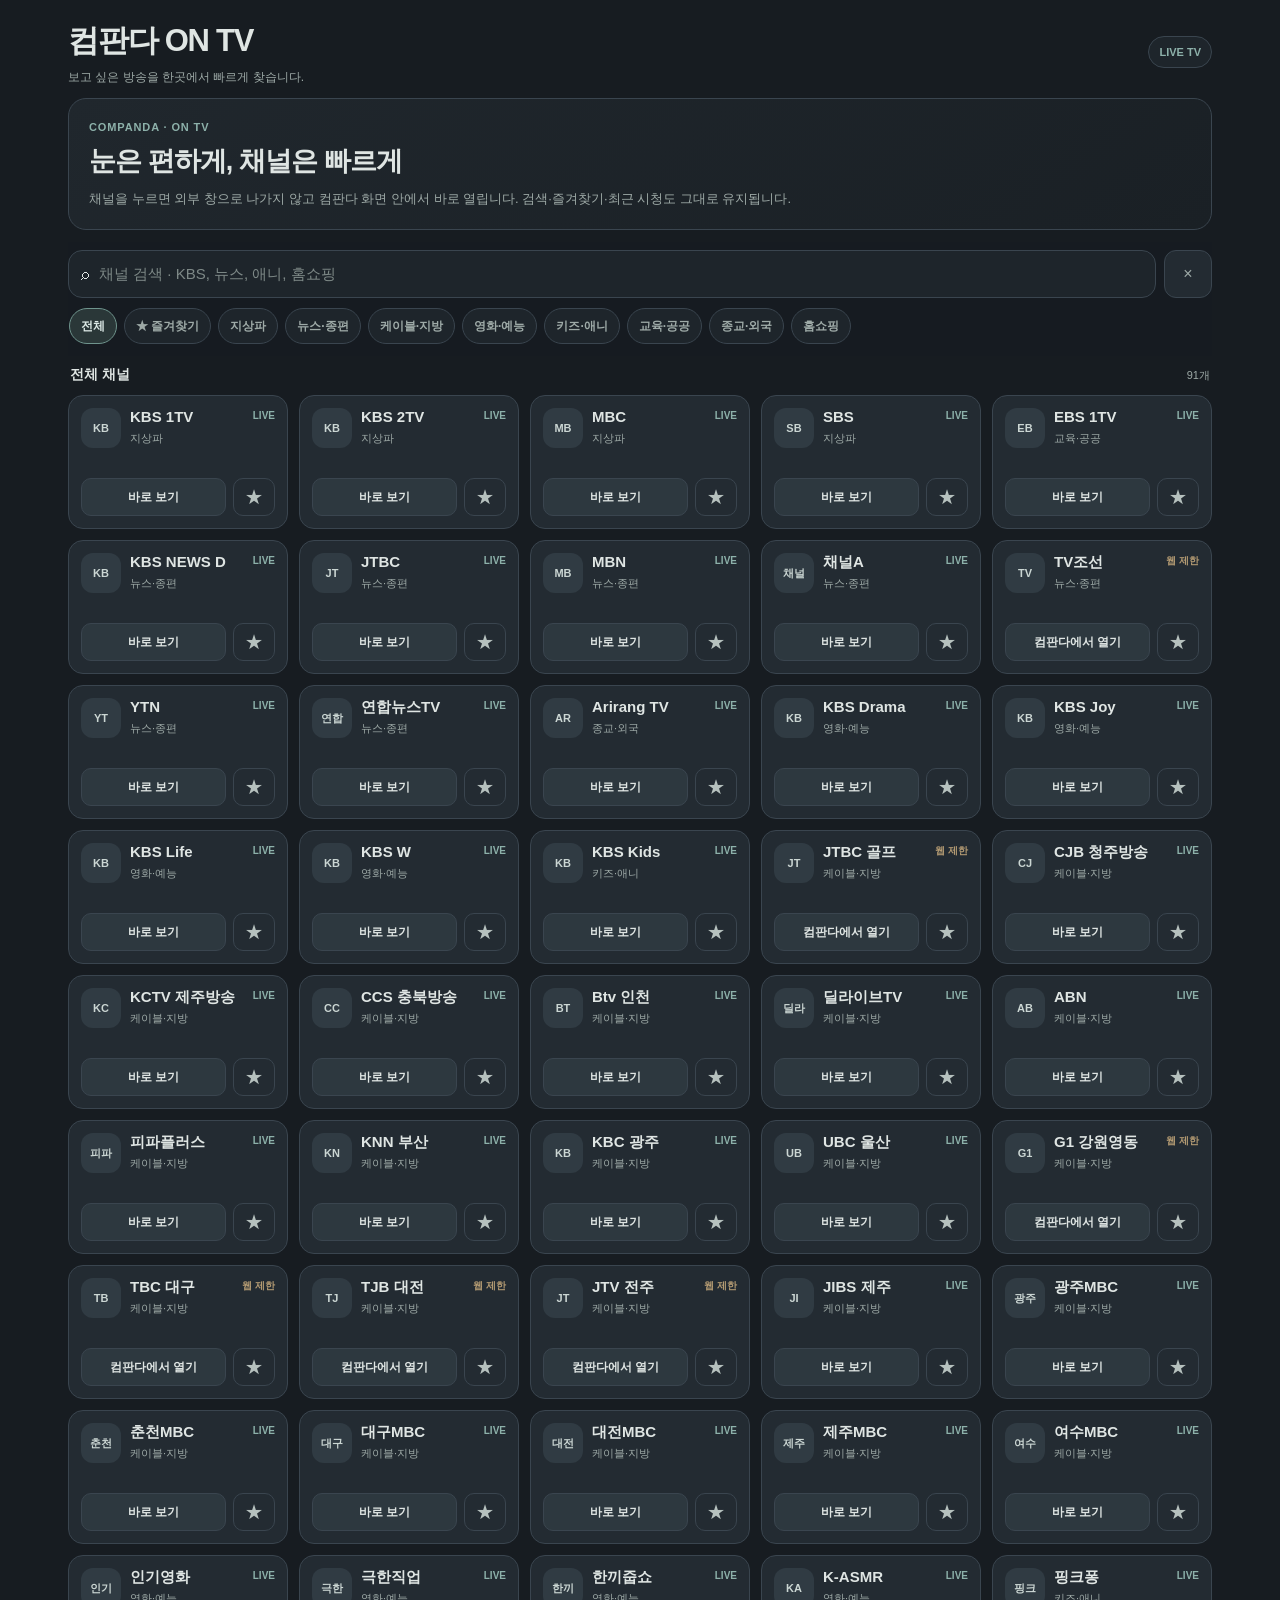
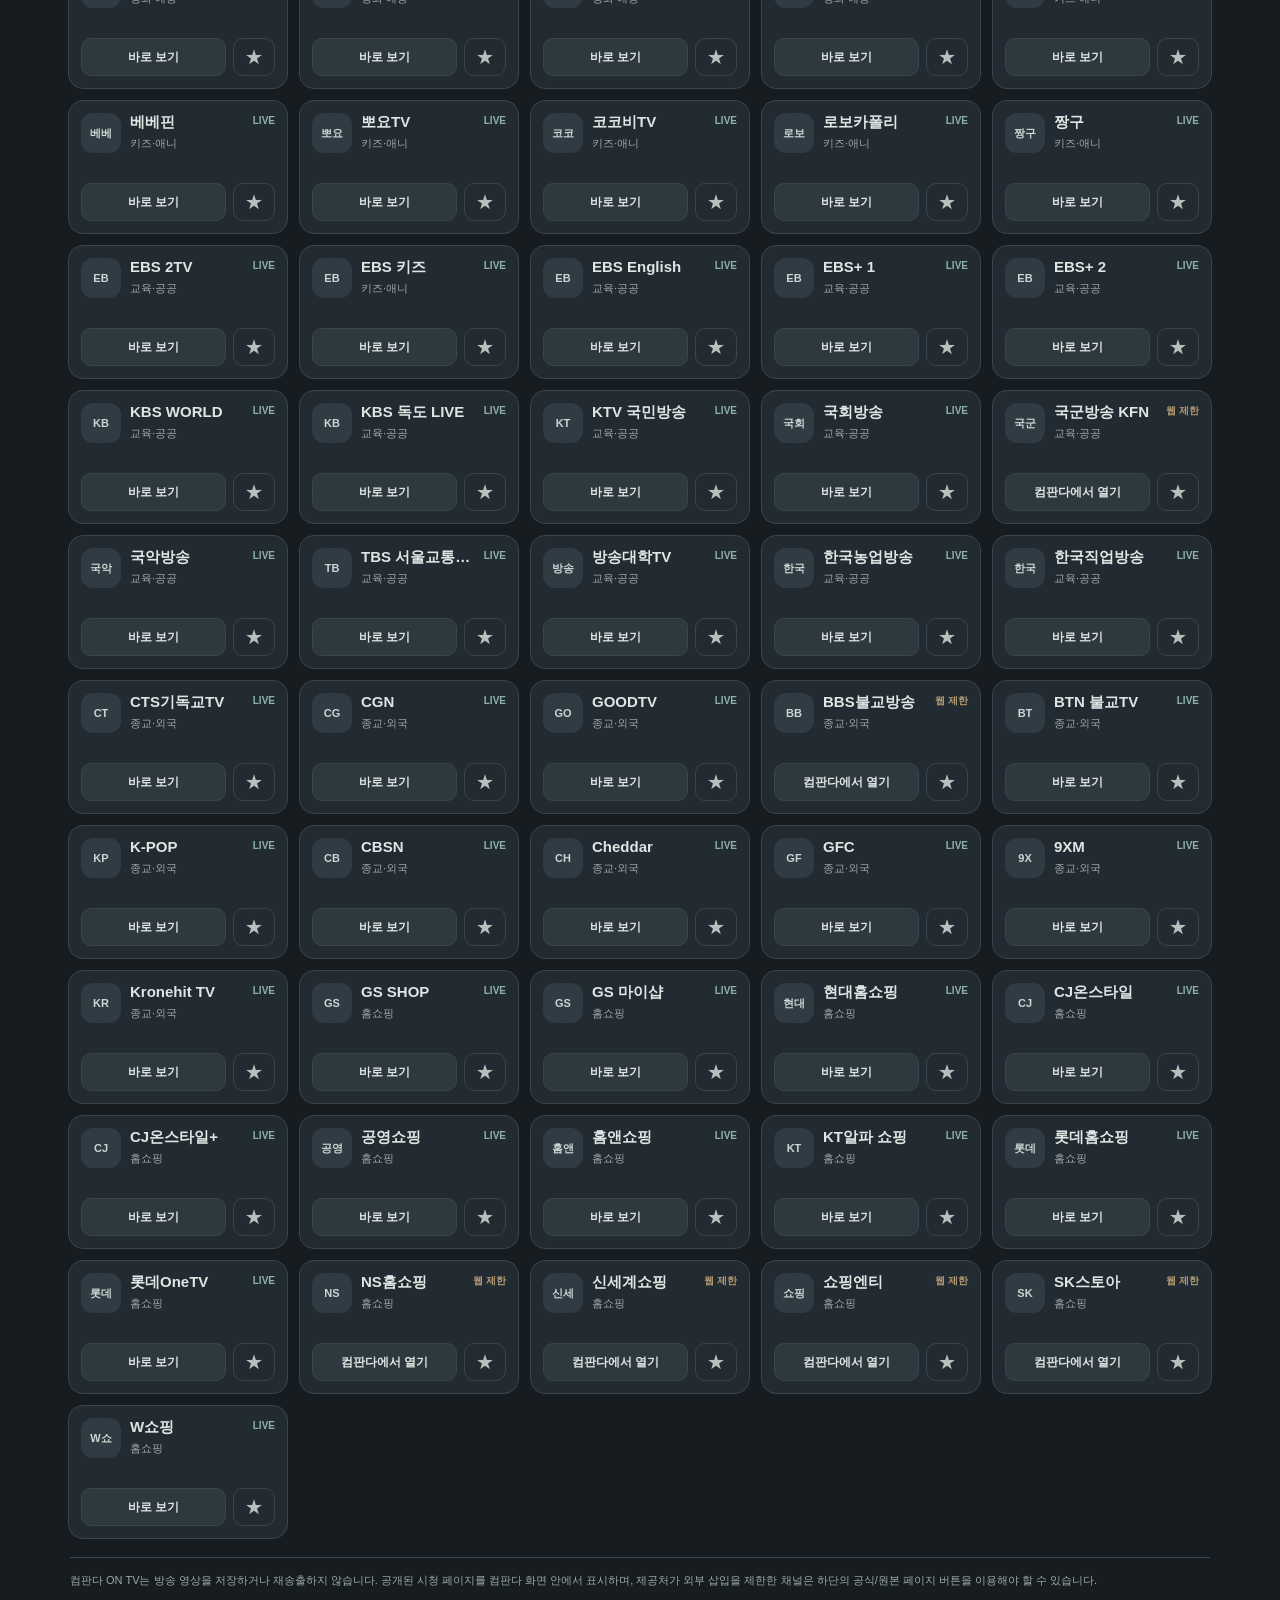
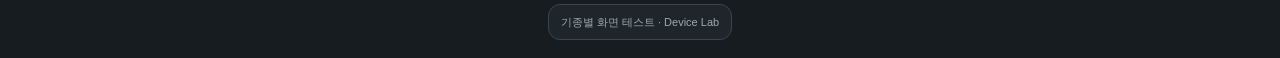
==== commit 3de556f8: "Open channels inside Companda ON TV player" ====
--- a/index.html
+++ b/index.html
@@ -15,6 +15,7 @@
 *{box-sizing:border-box;-webkit-tap-highlight-color:transparent}
 html,body{margin:0;background:var(--bg);color:var(--txt);font-family:-apple-system,BlinkMacSystemFont,"Segoe UI",Roboto,"Noto Sans KR",sans-serif}
 body{min-width:280px;min-height:100vh;padding:var(--safe-t) var(--safe-r) var(--safe-b) var(--safe-l);line-height:1.5}
+body.player-open{overflow:hidden}
 button,input,a{font:inherit}.app{max-width:1180px;margin:auto;padding:14px 12px 28px}
 header{display:flex;align-items:center;gap:12px;margin-bottom:12px}.brand{flex:1;min-width:0}.brand h1{margin:0;font-size:clamp(22px,6vw,31px);letter-spacing:-.04em}.brand p{margin:3px 0 0;color:var(--muted);font-size:12px}.pill{border:1px solid var(--line);background:var(--panel);color:var(--soft);border-radius:999px;padding:7px 10px;font-size:11px;font-weight:800}
 .hero{background:linear-gradient(145deg,#20272d,#1a2025);border:1px solid var(--line);border-radius:18px;padding:16px;margin-bottom:12px}.hero .eyebrow{font-size:11px;color:var(--soft);font-weight:800;letter-spacing:.08em}.hero h2{font-size:clamp(19px,5vw,27px);margin:6px 0 7px;letter-spacing:-.035em}.hero p{margin:0;color:var(--muted);font-size:13px;line-height:1.6}
@@ -23,43 +24,65 @@
 .list-head{margin:8px 2px 10px}.count{font-size:11px;color:var(--muted)}
 .grid{display:grid;grid-template-columns:repeat(2,minmax(0,1fr));gap:9px}.card{position:relative;min-width:0;border:1px solid var(--line);background:var(--card);border-radius:15px;padding:12px;min-height:118px;display:flex;flex-direction:column;gap:8px}.card:active{background:var(--card2)}.row{display:flex;align-items:flex-start;gap:9px}.logo{width:40px;height:40px;border-radius:12px;background:#303b43;display:grid;place-items:center;font-size:11px;font-weight:900;color:#cbd6d3;flex:0 0 auto}.meta{min-width:0;flex:1}.name{font-size:15px;font-weight:850;line-height:1.25;white-space:nowrap;overflow:hidden;text-overflow:ellipsis}.cat{font-size:11px;color:var(--muted);margin-top:3px}.status{font-size:10px;font-weight:800;color:var(--soft)}.status.blocked{color:var(--warn)}.actions{margin-top:auto;display:flex;gap:7px}.watch,.fav{min-height:38px;border:1px solid var(--line);border-radius:10px}.watch{flex:1;background:#2d383f;color:var(--txt);font-size:12px;font-weight:800}.fav{width:42px;background:transparent;color:#b6c1be;font-size:18px}.fav.on{color:#d7c590;background:#33352d}.note{margin:18px 2px 0;padding-top:13px;border-top:1px solid var(--line);color:var(--muted);font-size:11px;line-height:1.7}.bottom{display:flex;justify-content:center;margin-top:14px}.device{color:var(--muted);text-decoration:none;border:1px solid var(--line);border-radius:12px;padding:9px 12px;font-size:11px;background:var(--panel)}
 .empty{grid-column:1/-1;text-align:center;padding:42px 10px;color:var(--muted);border:1px dashed var(--line);border-radius:15px}
+.player{position:fixed;inset:0;z-index:100;background:var(--bg);padding:var(--safe-t) var(--safe-r) var(--safe-b) var(--safe-l);display:none;grid-template-rows:auto auto minmax(0,1fr)}.player.open{display:grid}.player-head{display:flex;align-items:center;gap:9px;padding:9px 10px;background:#151b20;border-bottom:1px solid var(--line)}.player-close{width:42px;height:42px;border:1px solid var(--line);border-radius:12px;background:var(--card);color:var(--txt);font-size:22px}.player-title{min-width:0;flex:1}.player-name{font-size:15px;font-weight:900;white-space:nowrap;overflow:hidden;text-overflow:ellipsis}.player-sub{font-size:10px;color:var(--muted);margin-top:1px}.player-external{flex:0 0 auto;border:1px solid var(--line);border-radius:11px;background:var(--card);color:var(--muted);text-decoration:none;padding:9px 10px;font-size:11px;font-weight:800}.player-channels{display:flex;gap:7px;overflow-x:auto;padding:8px 9px;background:#171d22;border-bottom:1px solid var(--line);scrollbar-width:none}.player-channels::-webkit-scrollbar{display:none}.player-channel{flex:0 0 auto;border:1px solid var(--line);border-radius:999px;background:var(--panel);color:var(--muted);padding:7px 10px;font-size:11px;font-weight:800}.player-channel.active{border-color:var(--soft2);background:#2b3939;color:#e4efec}.player-stage{position:relative;min-height:0;background:#0d1114}.player-frame{width:100%;height:100%;border:0;background:#fff;display:block}.player-loading{position:absolute;inset:0;display:grid;place-items:center;text-align:center;padding:24px;background:#151b20;color:var(--muted);font-size:13px;z-index:2}.player-loading.hide{display:none}.player-fallback{position:absolute;left:10px;right:10px;bottom:10px;z-index:3;display:flex;gap:8px;align-items:center;padding:9px 10px;border:1px solid var(--line);border-radius:12px;background:rgba(30,37,43,.94);color:var(--muted);font-size:10px}.player-fallback span{flex:1}.player-fallback a{flex:0 0 auto;color:var(--txt);text-decoration:none;border:1px solid var(--line);border-radius:9px;background:var(--card2);padding:7px 8px;font-weight:800}
 @media(min-width:560px){.app{padding:18px}.grid{grid-template-columns:repeat(3,minmax(0,1fr));gap:11px}.card{min-height:126px}.hero{padding:20px}}
-@media(min-width:900px){.grid{grid-template-columns:repeat(5,minmax(0,1fr))}.card{min-height:134px}}
-@media(max-width:350px){.app{padding-left:8px;padding-right:8px}.grid{gap:7px}.card{padding:10px}.logo{width:34px;height:34px}.name{font-size:13px}.watch{font-size:11px}.tab{padding:7px 9px}}
+@media(min-width:900px){.grid{grid-template-columns:repeat(5,minmax(0,1fr))}.card{min-height:134px}.player{inset:14px;max-width:1180px;margin:auto;border:1px solid var(--line);border-radius:18px;overflow:hidden;box-shadow:0 24px 80px rgba(0,0,0,.5)}}
+@media(max-width:350px){.app{padding-left:8px;padding-right:8px}.grid{gap:7px}.card{padding:10px}.logo{width:34px;height:34px}.name{font-size:13px}.watch{font-size:11px}.tab{padding:7px 9px}.player-external{padding:8px;font-size:10px}}
 @media(prefers-reduced-motion:reduce){*{scroll-behavior:auto!important}}
 </style>
 </head>
 <body>
 <main class="app">
 <header><div class="brand"><h1>컴판다 ON TV</h1><p>보고 싶은 방송을 한곳에서 빠르게 찾습니다.</p></div><span class="pill">LIVE TV</span></header>
-<section class="hero"><div class="eyebrow">COMPANDA · ON TV</div><h2>눈은 편하게, 채널은 빠르게</h2><p>전체 채널·검색·즐겨찾기·최근 시청을 한 화면에 모았습니다. 방송 재생은 공개 온에어 경로를 이용하며, 채널·기기·지역에 따라 제한될 수 있습니다.</p></section>
+<section class="hero"><div class="eyebrow">COMPANDA · ON TV</div><h2>눈은 편하게, 채널은 빠르게</h2><p>채널을 누르면 외부 창으로 나가지 않고 컴판다 화면 안에서 바로 열립니다. 검색·즐겨찾기·최근 시청도 그대로 유지됩니다.</p></section>
 <section class="controls"><div class="search"><label class="searchbox">⌕<input id="search" type="search" inputmode="search" autocomplete="off" placeholder="채널 검색 · KBS, 뉴스, 애니, 홈쇼핑"></label><button id="clear" class="clear" aria-label="검색 지우기">×</button></div><nav id="tabs" class="tabs" aria-label="채널 분류"></nav></section>
 <section id="recentWrap" class="recent-wrap"><div class="recent-head"><h3>최근 본 채널</h3><button id="recentClear" class="recent-clear">전체 삭제</button></div><div id="recent" class="recent"></div></section>
 <div class="list-head"><h3 id="sectionTitle">전체 채널</h3><span id="count" class="count"></span></div>
 <section id="grid" class="grid" aria-live="polite"></section>
-<p class="note">컴판다 ON TV는 방송 영상을 저장하거나 재송출하지 않고 공개된 온에어 경로를 연결합니다. 웹 재생 제한으로 표시된 채널은 방송사 또는 원 제공처의 정책에 따라 외부 재생이 제한될 수 있습니다. 편성·로그인·지역 제한은 각 방송사의 공식 안내를 우선합니다.</p>
+<p class="note">컴판다 ON TV는 방송 영상을 저장하거나 재송출하지 않습니다. 공개된 시청 페이지를 컴판다 화면 안에서 표시하며, 제공처가 외부 삽입을 제한한 채널은 하단의 공식/원본 페이지 버튼을 이용해야 할 수 있습니다.</p>
 <div class="bottom"><a class="device" href="./devices.html">기종별 화면 테스트 · Device Lab</a></div>
 </main>
+<section id="player" class="player" aria-hidden="true">
+  <div class="player-head">
+    <button id="playerClose" class="player-close" type="button" aria-label="채널 목록으로">‹</button>
+    <div class="player-title"><div id="playerName" class="player-name">채널 시청</div><div class="player-sub">컴판다 ON TV 안에서 재생</div></div>
+    <a id="playerExternal" class="player-external" href="#" target="compandaOnTvExternal" rel="noopener">원본 열기 ↗</a>
+  </div>
+  <nav id="playerChannels" class="player-channels" aria-label="빠른 채널 전환"></nav>
+  <div class="player-stage">
+    <div id="playerLoading" class="player-loading">채널을 불러오는 중…</div>
+    <iframe id="playerFrame" class="player-frame" title="컴판다 ON TV 채널" allow="autoplay; fullscreen; picture-in-picture; encrypted-media" referrerpolicy="strict-origin-when-cross-origin"></iframe>
+    <div class="player-fallback"><span>화면이 표시되지 않으면 제공처가 외부 삽입을 제한한 채널입니다.</span><a id="playerFallback" href="#" target="compandaOnTvExternal" rel="noopener">원본 열기</a></div>
+  </div>
+</section>
 <script src="./channels.js"></script>
 <script>
 const C=window.COMPANDA_CHANNELS||[];
 const cats=['전체','★ 즐겨찾기','지상파','뉴스·종편','케이블·지방','영화·예능','키즈·애니','교육·공공','종교·외국','홈쇼핑'];
 const grid=document.getElementById('grid'),tabs=document.getElementById('tabs'),search=document.getElementById('search'),count=document.getElementById('count'),title=document.getElementById('sectionTitle');
+const player=document.getElementById('player'),playerFrame=document.getElementById('playerFrame'),playerName=document.getElementById('playerName'),playerExternal=document.getElementById('playerExternal'),playerFallback=document.getElementById('playerFallback'),playerLoading=document.getElementById('playerLoading'),playerChannels=document.getElementById('playerChannels');
 const getFav=()=>{try{return JSON.parse(localStorage.getItem('companda-tv-fav')||'[]')}catch(e){return[]}};
 const setFav=v=>localStorage.setItem('companda-tv-fav',JSON.stringify(v));
 const getRecent=()=>{try{return JSON.parse(localStorage.getItem('companda-tv-recent')||'[]')}catch(e){return[]}};
 const setRecent=v=>localStorage.setItem('companda-tv-recent',JSON.stringify(v.slice(0,8)));
-let active='전체';
+let active='전체',currentId=null;
 function esc(s){return String(s).replace(/[&<>"']/g,m=>({'&':'&amp;','<':'&lt;','>':'&gt;','"':'&quot;',"'":'&#39;'}[m]))}
 function renderTabs(){tabs.innerHTML=cats.map(c=>`<button class="tab ${c===active?'active':''}" data-cat="${esc(c)}">${esc(c)}</button>`).join('');tabs.querySelectorAll('.tab').forEach(b=>b.onclick=()=>{active=b.dataset.cat;renderTabs();render()})}
 function filtered(){const q=search.value.trim().toLowerCase(),fav=getFav();return C.filter(ch=>{const category=active==='전체'||(active==='★ 즐겨찾기'?fav.includes(ch.id):ch.cat===active);const text=!q||(`${ch.name} ${ch.cat}`).toLowerCase().includes(q);return category&&text})}
 function toggleFav(id){let f=getFav();f=f.includes(id)?f.filter(x=>x!==id):[...f,id];setFav(f);render()}
-function watch(id){const ch=C.find(x=>x.id===id);if(!ch)return;let r=getRecent().filter(x=>x!==id);r.unshift(id);setRecent(r);renderRecent();window.open(ch.url,'compandaOnTvChannel')}
-function card(ch,favs){return `<article class="card"><div class="row"><div class="logo">${esc(ch.mark)}</div><div class="meta"><div class="name">${esc(ch.name)}</div><div class="cat">${esc(ch.cat)}</div></div><div class="status ${ch.blocked?'blocked':''}">${ch.blocked?'웹 제한':'LIVE'}</div></div><div class="actions"><button class="watch" data-watch="${ch.id}">${ch.blocked?'시청 경로 열기':'바로 보기'}</button><button class="fav ${favs.includes(ch.id)?'on':''}" data-fav="${ch.id}" aria-label="즐겨찾기">★</button></div></article>`}
+function renderPlayerChannels(){playerChannels.innerHTML=C.map(ch=>`<button class="player-channel ${ch.id===currentId?'active':''}" data-pch="${ch.id}">${esc(ch.name)}</button>`).join('');playerChannels.querySelectorAll('[data-pch]').forEach(b=>b.onclick=()=>openPlayer(Number(b.dataset.pch),false));const a=playerChannels.querySelector('.active');if(a)setTimeout(()=>a.scrollIntoView({behavior:'smooth',inline:'center',block:'nearest'}),0)}
+function openPlayer(id,push=true){const ch=C.find(x=>x.id===id);if(!ch)return;currentId=id;let r=getRecent().filter(x=>x!==id);r.unshift(id);setRecent(r);renderRecent();playerName.textContent=ch.name;playerExternal.href=ch.url;playerFallback.href=ch.url;playerLoading.classList.remove('hide');playerFrame.src='about:blank';requestAnimationFrame(()=>{playerFrame.src=ch.url});renderPlayerChannels();player.classList.add('open');player.setAttribute('aria-hidden','false');document.body.classList.add('player-open');if(push&&location.hash!==`#watch=${id}`)history.pushState({watch:id},'',`#watch=${id}`)}
+function closePlayer(fromPop=false){if(!player.classList.contains('open'))return;player.classList.remove('open');player.setAttribute('aria-hidden','true');document.body.classList.remove('player-open');playerFrame.src='about:blank';currentId=null;if(!fromPop&&location.hash.startsWith('#watch='))history.back()}
+function watch(id){openPlayer(id,true)}
+function card(ch,favs){return `<article class="card"><div class="row"><div class="logo">${esc(ch.mark)}</div><div class="meta"><div class="name">${esc(ch.name)}</div><div class="cat">${esc(ch.cat)}</div></div><div class="status ${ch.blocked?'blocked':''}">${ch.blocked?'웹 제한':'LIVE'}</div></div><div class="actions"><button class="watch" data-watch="${ch.id}">${ch.blocked?'컴판다에서 열기':'바로 보기'}</button><button class="fav ${favs.includes(ch.id)?'on':''}" data-fav="${ch.id}" aria-label="즐겨찾기">★</button></div></article>`}
 function render(){const arr=filtered(),fav=getFav();title.textContent=active==='★ 즐겨찾기'?'즐겨찾기':active==='전체'?'전체 채널':active;count.textContent=`${arr.length}개`;grid.innerHTML=arr.length?arr.map(ch=>card(ch,fav)).join(''):'<div class="empty">조건에 맞는 채널이 없습니다.</div>';grid.querySelectorAll('[data-watch]').forEach(b=>b.onclick=()=>watch(Number(b.dataset.watch)));grid.querySelectorAll('[data-fav]').forEach(b=>b.onclick=()=>toggleFav(Number(b.dataset.fav)))}
 function renderRecent(){const ids=getRecent(),wrap=document.getElementById('recentWrap'),box=document.getElementById('recent');const list=ids.map(id=>C.find(x=>x.id===id)).filter(Boolean);wrap.style.display=list.length?'block':'none';box.innerHTML=list.map(ch=>`<button data-r="${ch.id}">${esc(ch.name)}</button>`).join('');box.querySelectorAll('[data-r]').forEach(b=>b.onclick=()=>watch(Number(b.dataset.r)))}
+playerFrame.addEventListener('load',()=>setTimeout(()=>playerLoading.classList.add('hide'),250));
+document.getElementById('playerClose').onclick=()=>closePlayer(false);
+window.addEventListener('popstate',()=>{const m=location.hash.match(/^#watch=(\d+)$/);if(m)openPlayer(Number(m[1]),false);else closePlayer(true)});
 search.addEventListener('input',render);document.getElementById('clear').onclick=()=>{search.value='';search.focus();render()};document.getElementById('recentClear').onclick=()=>{setRecent([]);renderRecent()};
 renderTabs();render();renderRecent();
+const initial=location.hash.match(/^#watch=(\d+)$/);if(initial)openPlayer(Number(initial[1]),false);
 if('serviceWorker' in navigator)window.addEventListener('load',()=>navigator.serviceWorker.register('./sw.js').catch(()=>{}));
 </script>
 </body></html>
